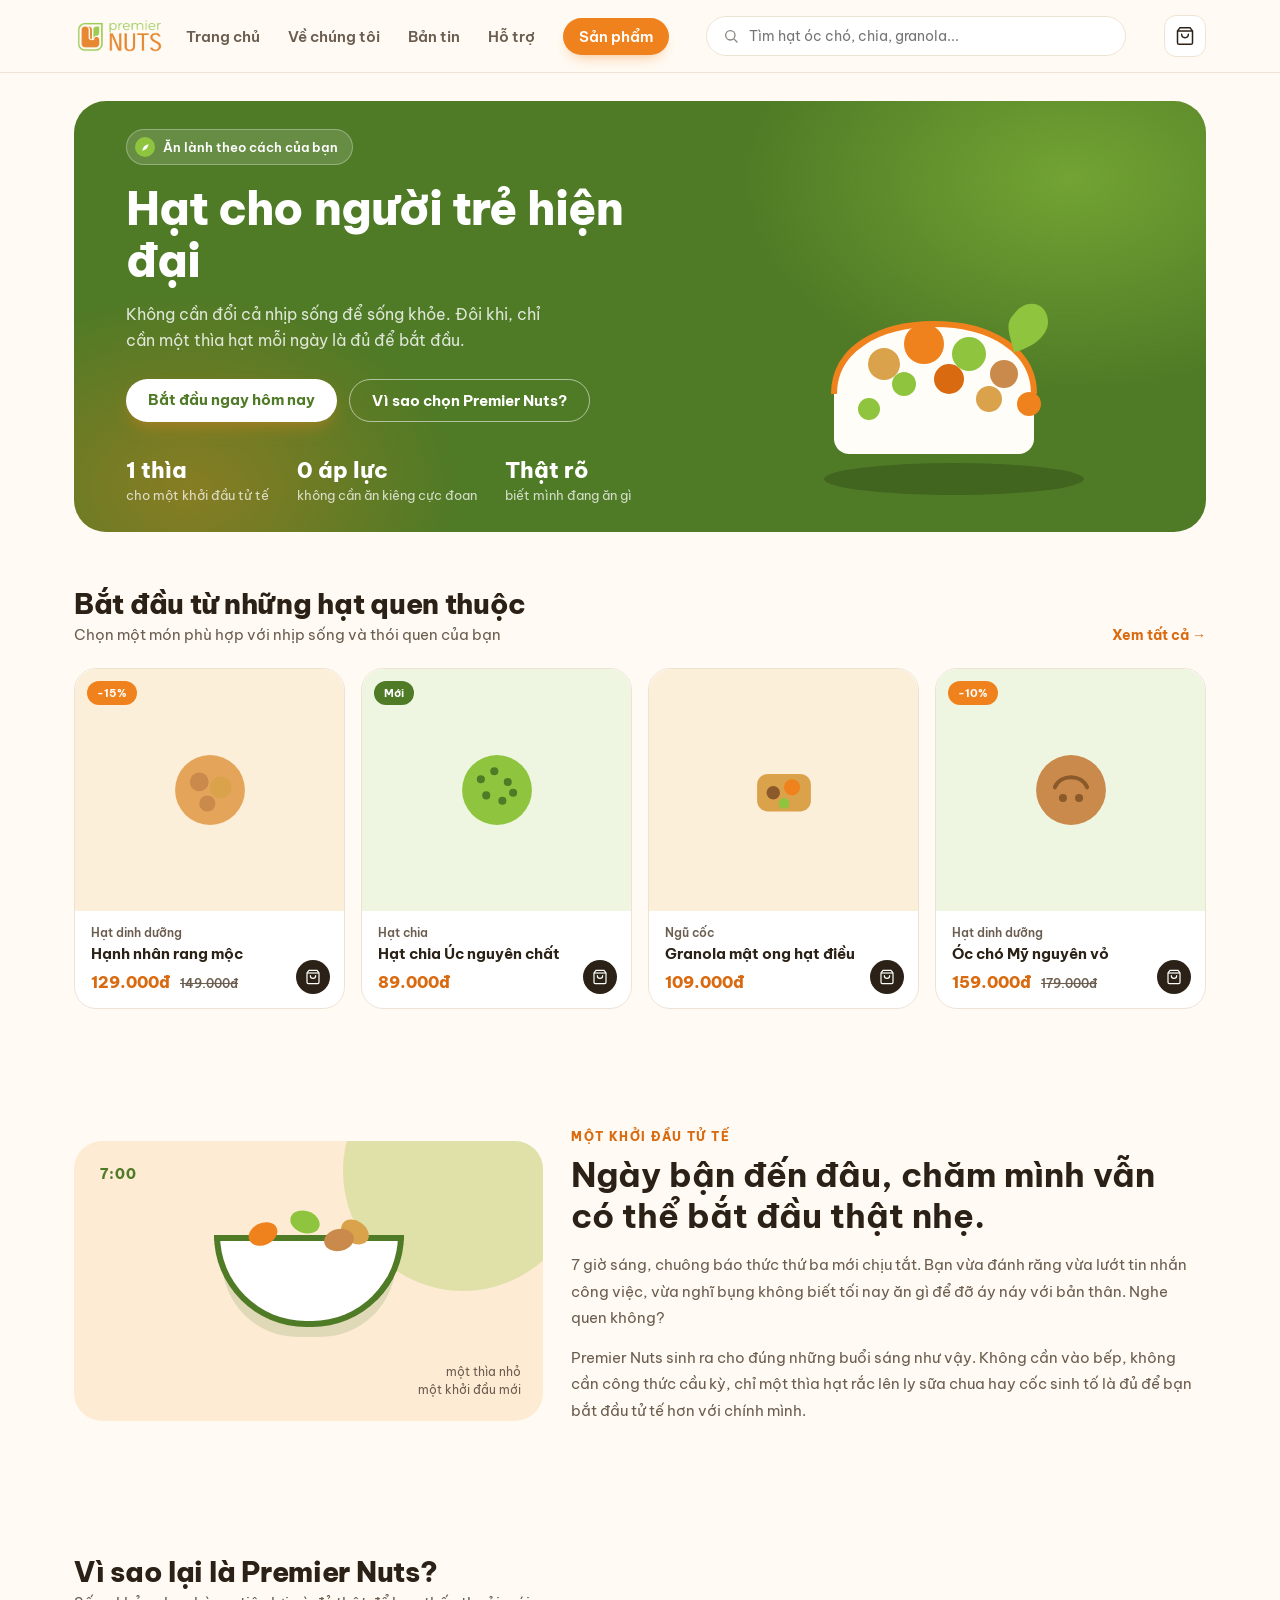
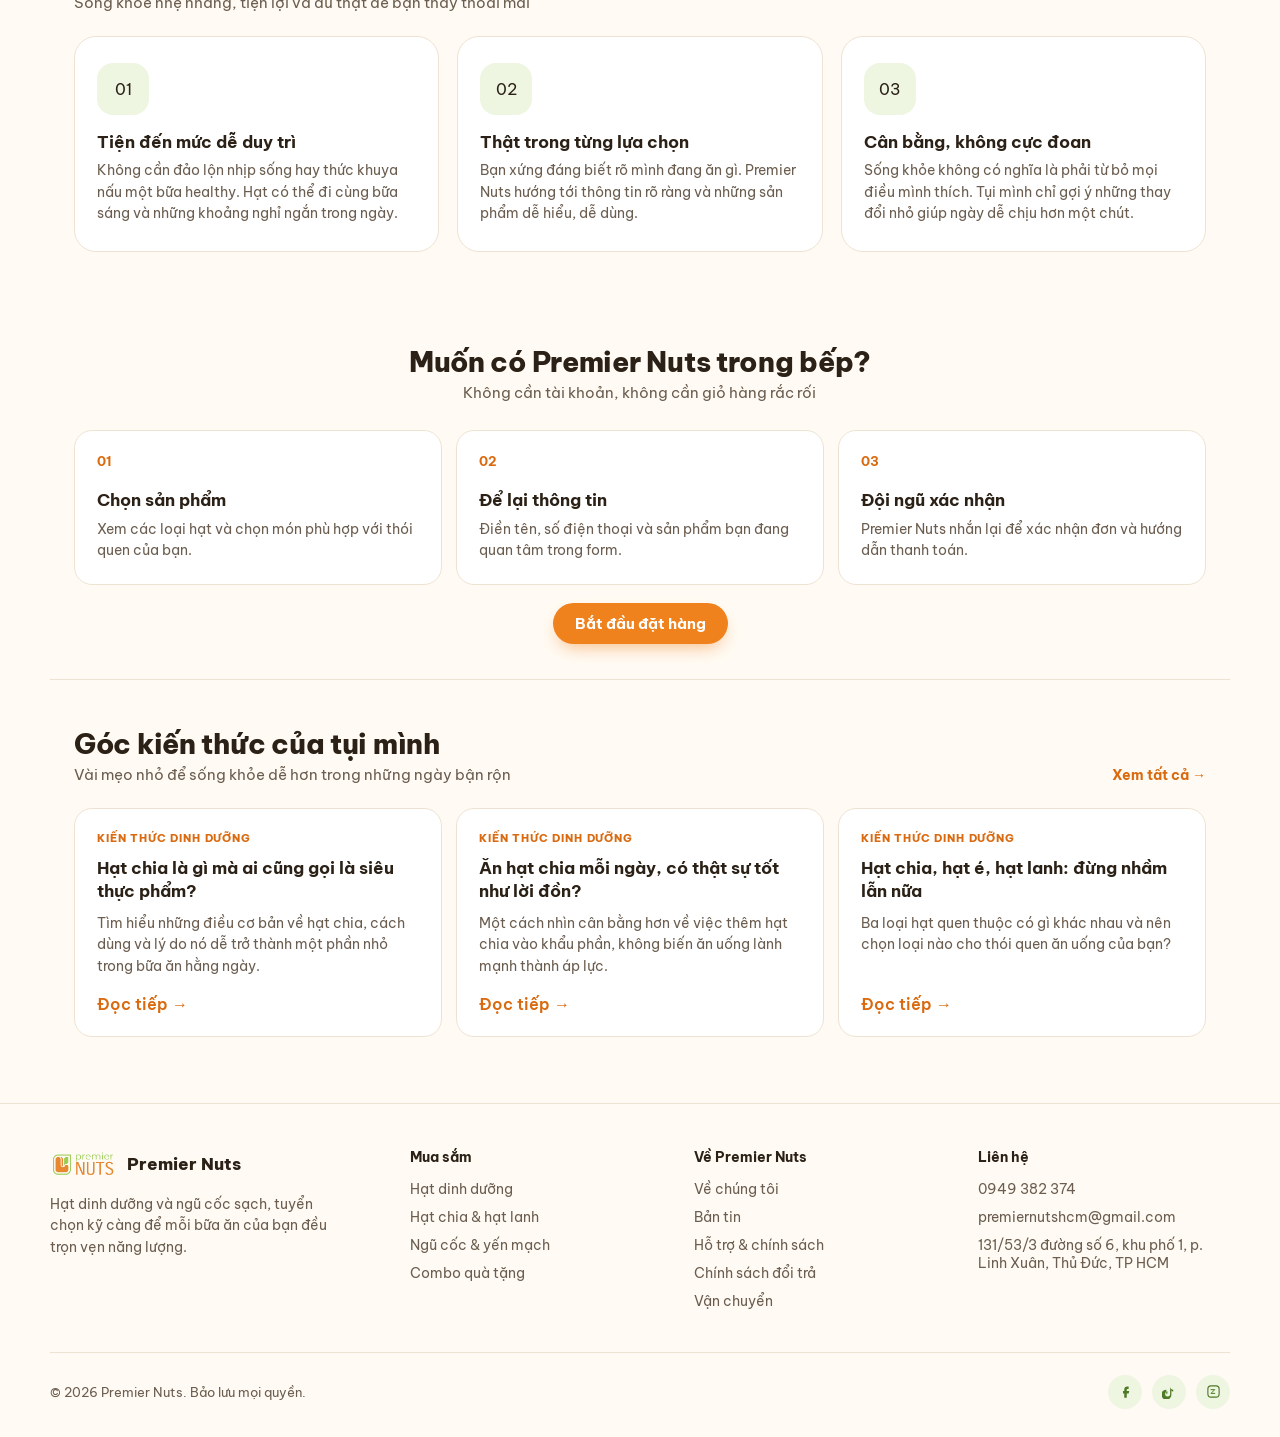
==== index.html @ aa6dbc51 "chore: update for mobile app" ====
<!DOCTYPE html>
<html lang="vi">
<head>
<meta charset="UTF-8">
<meta name="viewport" content="width=device-width, initial-scale=1.0, maximum-scale=1.0, user-scalable=no">
<title>Premier Nuts — Hạt cho người trẻ hiện đại</title>
<link rel="preconnect" href="https://fonts.googleapis.com">
<link rel="preconnect" href="https://fonts.gstatic.com" crossorigin>
<link href="https://fonts.googleapis.com/css2?family=Be+Vietnam+Pro:wght@400;500;600;700;800&display=swap" rel="stylesheet">
<link rel="stylesheet" href="shared/styles.css">
<meta name="mobile-web-app-capable" content="yes">
<meta name="apple-mobile-web-app-capable" content="yes">
<meta name="apple-mobile-web-app-status-bar-style" content="default">
<meta name="apple-mobile-web-app-title" content="Premier Nuts">
<meta name="theme-color" content="#FFFBF4">
<link rel="apple-touch-icon" href="assets/images/premier-nuts-logo-2.png">

<link rel="icon" href="assets/images/premier-nuts-logo-2.png" type="image/png">
</head>
<body>

<div id="site-header"></div>

<main>
  <!-- ================= HERO ================= -->
  <section class="hero">
    <div class="hero-card">
      <div class="hero-text">
        <div class="hero-badge"><span class="leaf">
            <svg width="11" height="11" viewBox="0 0 24 24" fill="none"><path d="M5 19c7-1 12-6 14-14-8 1-13 6-14 14Z" fill="#fff"/></svg>
          </span>Ăn lành theo cách của bạn</div>
        <h1>Hạt cho người trẻ hiện đại</h1>
        <p>Không cần đổi cả nhịp sống để sống khỏe. Đôi khi, chỉ cần một thìa hạt mỗi ngày là đủ để bắt đầu.</p>
        <div class="hero-ctas">
          <a href="pages/support.html" class="cta-btn light">Bắt đầu ngay hôm nay</a>
          <a href="#vi-sao" class="cta-btn outline">Vì sao chọn Premier Nuts?</a>
        </div>
        <div class="hero-stats">
          <div><b>1 thìa</b><span>cho một khởi đầu tử tế</span></div>
          <div><b>0 áp lực</b><span>không cần ăn kiêng cực đoan</span></div>
          <div><b>Thật rõ</b><span>biết mình đang ăn gì</span></div>
        </div>
      </div>
      <div class="hero-art">
        <svg width="320" height="260" viewBox="0 0 320 260" fill="none" xmlns="http://www.w3.org/2000/svg">
          <ellipse cx="180" cy="235" rx="130" ry="16" fill="rgba(0,0,0,0.18)"/>
          <path d="M60 150c0-45 45-70 100-70s100 25 100 70v45c0 8-7 15-15 15H75c-8 0-15-7-15-15v-45Z" fill="#FFFDF8"/>
          <path d="M60 150c0-45 45-70 100-70s100 25 100 70" stroke="#F0821E" stroke-width="6" fill="none"/>
          <circle cx="110" cy="120" r="16" fill="#D9A24B"/>
          <circle cx="150" cy="100" r="20" fill="#F0821E"/>
          <circle cx="195" cy="110" r="17" fill="#8FC53E"/>
          <circle cx="230" cy="130" r="14" fill="#C98A4B"/>
          <circle cx="130" cy="140" r="12" fill="#8FC53E"/>
          <circle cx="175" cy="135" r="15" fill="#D96A0F"/>
          <circle cx="215" cy="155" r="13" fill="#D9A24B"/>
          <circle cx="95" cy="165" r="11" fill="#8FC53E"/>
          <circle cx="255" cy="160" r="12" fill="#F0821E"/>
          <path d="M240 70c14-18 34-10 34 8 0 14-16 26-34 30-4-18-10-28 0-38Z" fill="#8FC53E"/>
        </svg>
      </div>
    </div>
  </section>

  <!-- ================= FEATURED ================= -->
  <section class="sec" id="san-pham">
    <div class="sec-head">
      <div>
        <h2>Bắt đầu từ những hạt quen thuộc</h2>
        <p>Chọn một món phù hợp với nhịp sống và thói quen của bạn</p>
      </div>
      <a href="pages/products.html" class="see-all">Xem tất cả →</a>
    </div>
    <div class="product-grid" id="product-list" aria-live="polite"></div>
  </section>

  <!-- ================= OPENING STORY ================= -->
  <section class="sec intro-story">
    <div class="intro-story-art" aria-hidden="true">
      <div class="story-clock">7:00</div>
      <div class="story-bowl">
        <span class="story-seed seed-one"></span>
        <span class="story-seed seed-two"></span>
        <span class="story-seed seed-three"></span>
        <span class="story-seed seed-four"></span>
      </div>
      <span class="story-note">một thìa nhỏ<br>một khởi đầu mới</span>
    </div>
    <div class="intro-story-copy">
      <span class="detail-kicker">MỘT KHỞI ĐẦU TỬ TẾ</span>
      <h2>Ngày bận đến đâu, chăm mình vẫn có thể bắt đầu thật nhẹ.</h2>
      <p>7 giờ sáng, chuông báo thức thứ ba mới chịu tắt. Bạn vừa đánh răng vừa lướt tin nhắn công việc, vừa nghĩ bụng không biết tối nay ăn gì để đỡ áy náy với bản thân. Nghe quen không?</p>
      <p>Premier Nuts sinh ra cho đúng những buổi sáng như vậy. Không cần vào bếp, không cần công thức cầu kỳ, chỉ một thìa hạt rắc lên ly sữa chua hay cốc sinh tố là đủ để bạn bắt đầu tử tế hơn với chính mình.</p>
    </div>
  </section>

  <!-- ================= WHY PREMIER NUTS ================= -->
  <section class="sec" id="vi-sao">
    <div class="sec-head">
      <div>
        <h2>Vì sao lại là Premier Nuts?</h2>
        <p>Sống khỏe nhẹ nhàng, tiện lợi và đủ thật để bạn thấy thoải mái</p>
      </div>
    </div>
    <div class="feat-row">
      <div class="feat"><div class="ic">01</div><h4>Tiện đến mức dễ duy trì</h4><p>Không cần đảo lộn nhịp sống hay thức khuya nấu một bữa healthy. Hạt có thể đi cùng bữa sáng và những khoảng nghỉ ngắn trong ngày.</p></div>
      <div class="feat"><div class="ic">02</div><h4>Thật trong từng lựa chọn</h4><p>Bạn xứng đáng biết rõ mình đang ăn gì. Premier Nuts hướng tới thông tin rõ ràng và những sản phẩm dễ hiểu, dễ dùng.</p></div>
      <div class="feat"><div class="ic">03</div><h4>Cân bằng, không cực đoan</h4><p>Sống khỏe không có nghĩa là phải từ bỏ mọi điều mình thích. Tụi mình chỉ gợi ý những thay đổi nhỏ giúp ngày dễ chịu hơn một chút.</p></div>
    </div>
  </section>

  <!-- ================= BUYING PROCESS ================= -->
  <section class="sec process-section" id="quy-trinh">
    <div class="sec-head">
      <div>
        <h2>Muốn có Premier Nuts trong bếp?</h2>
        <p>Không cần tài khoản, không cần giỏ hàng rắc rối</p>
      </div>
    </div>
    <div class="process-grid">
      <div class="process-step"><b>01</b><h3>Chọn sản phẩm</h3><p>Xem các loại hạt và chọn món phù hợp với thói quen của bạn.</p></div>
      <div class="process-step"><b>02</b><h3>Để lại thông tin</h3><p>Điền tên, số điện thoại và sản phẩm bạn đang quan tâm trong form.</p></div>
      <div class="process-step"><b>03</b><h3>Đội ngũ xác nhận</h3><p>Premier Nuts nhắn lại để xác nhận đơn và hướng dẫn thanh toán.</p></div>
    </div>
    <a href="pages/products.html" class="cta-btn">Bắt đầu đặt hàng</a>
  </section>

  <!-- ================= NEWSLETTER ================= -->
  <section class="sec newsletter-section" id="ban-tin">
    <div class="sec-head">
      <div>
        <h2>Góc kiến thức của tụi mình</h2>
        <p>Vài mẹo nhỏ để sống khỏe dễ hơn trong những ngày bận rộn</p>
      </div>
      <a href="pages/news.html" class="see-all">Xem tất cả →</a>
    </div>
    <div class="news-grid" id="home-news-grid">
      <!-- Rendered dynamically -->
    </div>
  </section>

</main>

<div id="site-footer"></div>
<div id="site-bottom-nav"></div>

<script src="shared/site-shell.js" defer></script>
<script src="features/catalog/catalog.js" type="module" defer></script>
<script>
  document.addEventListener('DOMContentLoaded', async () => {
    try {
      const res = await fetch('features/news/articles.json');
      const articles = await res.json();
      const top3 = articles.slice(0, 3);
      const grid = document.getElementById('home-news-grid');
      
      const escapeHtml = (val) => String(val).replace(/[&<>"']/g, c => ({ '&':'&amp;', '<':'&lt;', '>':'&gt;', '"':'&quot;', "'":'&#039;' }[c]));

      if (grid) {
        grid.innerHTML = top3.map(a => `
          <article class="news-card">
            <span>${escapeHtml(a.category.toUpperCase())}</span>
            <h3>${escapeHtml(a.title)}</h3>
            <p>${escapeHtml(a.excerpt)}</p>
            <a href="pages/news-detail.html?id=${encodeURIComponent(a.id)}">Đọc tiếp →</a>
          </article>
        `).join('');
      }
    } catch (e) {
      console.error('Failed to load home news', e);
    }
  });
</script>
</body>
</html>
---- shared/styles.css ----
:root{
    --cream:#FFFBF4;
    --paper:#FFFFFF;
    --ink:#2B2116;
    --ink-soft:#6B5D4F;
    --orange:#F0821E;
    --orange-dark:#D96A0F;
    --orange-light:#FDEBD3;
    --green:#8FC53E;
    --green-dark:#4F7A26;
    --green-mist:#EEF6E2;
    --line:#EEE3D3;
    --shadow: 0 10px 30px -12px rgba(120,80,20,0.22);
  }
  *{box-sizing:border-box; margin:0; padding:0;}
  html{scroll-behavior:smooth; overflow-x:hidden;}
  body{
    font-family:'Be Vietnam Pro', sans-serif;
    background:var(--cream);
    color:var(--ink);
    -webkit-font-smoothing:antialiased;
    padding-bottom:78px;
    overflow-x:hidden;
  }
  a{color:inherit; text-decoration:none;}
  button{font-family:inherit; cursor:pointer; border:none;}
  img{max-width:100%; display:block;}
  .wrap{max-width:1180px; margin:0 auto; padding:0 24px;}
  :focus-visible{outline:3px solid var(--orange-dark); outline-offset:2px;}

  /* ---------- header ---------- */
  #site-header{
    position:sticky; top:0; z-index:50;
  }
  header.site{
    position:relative;
    background:rgba(255,251,244,0.92);
    backdrop-filter:blur(10px);
    border-bottom:1px solid var(--line);
  }
  .header-row{
    display:flex; align-items:center; gap:20px;
    padding:14px 24px;
    max-width:1180px; margin:0 auto;
    position:relative;
  }
  .brand{display:flex; align-items:center; gap:10px; flex-shrink:0;}
  .brand img{height:44px; width:auto;}
  .brand-name{font-weight:800; font-size:19px; letter-spacing:-0.02em; color:var(--ink); display:none;}
  nav.main-nav{display:none; align-items:center; gap:28px; font-weight:600; font-size:15px; color:var(--ink-soft);}
  nav.main-nav a{transition:color .2s ease, transform .2s ease;}
  nav.main-nav a:hover{color:var(--orange-dark); transform:translateY(-1px);}
  nav.main-nav a.products-link{
    background:var(--orange); color:#fff; padding:9px 16px; border-radius:999px;
    box-shadow:0 7px 16px -8px rgba(240,130,30,.65);
  }
  nav.main-nav a.products-link:hover{color:#fff; background:var(--orange-dark);}
  .search-box{
    flex:1; max-width:420px; display:none; position:relative;
    align-items:center; gap:10px;
    background:var(--paper); border:1px solid var(--line);
    border-radius:999px; padding:10px 16px;
    margin-left:auto;
  }
  .search-box input{
    border:none; outline:none; background:transparent;
    font-family:inherit; font-size:14px; width:100%; color:var(--ink);
  }
  .search-box svg{flex-shrink:0; opacity:0.55;}
  .search-suggestions{
    position:absolute; top:calc(100% + 8px); left:0; right:0;
    background:var(--paper); border:1px solid var(--line);
    border-radius:12px; box-shadow:var(--shadow);
    max-height:300px; overflow-y:auto; z-index:100;
  }
  .search-suggestions[hidden]{display:none !important;}
  .sg-item{
    display:flex; align-items:center; gap:12px; padding:10px 14px;
    border-bottom:1px solid var(--line); color:var(--ink);
    text-decoration:none; transition:background .2s;
  }
  .sg-item:last-child{border-bottom:none;}
  .sg-item:hover, .sg-item.active{background:var(--orange-light);}
  .sg-img{width:36px; height:36px; border-radius:8px; display:flex; align-items:center; justify-content:center;}
  .sg-img svg{width:24px; height:24px; opacity:1;}
  .sg-info{display:flex; flex-direction:column;}
  .sg-name{font-size:13.5px; font-weight:700;}
  .sg-price{font-size:12px; color:var(--orange-dark); font-weight:600;}

  .header-actions{display:flex; align-items:center; gap:10px; margin-left:auto;}
  /* ---------- cart icon in header ---------- */
  .cart-icon-btn{
    position:relative; display:flex; align-items:center; justify-content:center;
    width:42px; height:42px; border-radius:12px; background:var(--paper);
    border:1px solid var(--line); flex-shrink:0; color:var(--ink);
    transition:background .2s, border-color .2s;
  }
  .cart-icon-btn:hover{background:var(--orange-light); border-color:var(--orange);}
  .cart-badge{
    position:absolute; top:-6px; right:-6px;
    min-width:18px; height:18px; border-radius:999px;
    background:var(--orange); color:#fff;
    font-size:10px; font-weight:800; line-height:18px;
    text-align:center; padding:0 4px;
    border:2px solid var(--cream);
  }
  /* ---------- cart FAB on mobile ---------- */
  @media(max-width:839px){
    .cart-icon-btn{display:none;}
    .cart-fab{
      position:fixed; bottom:82px; right:16px; z-index:900;
      width:52px; height:52px; border-radius:50%;
      background:var(--orange); color:#fff;
      display:flex; align-items:center; justify-content:center;
      box-shadow:0 4px 18px rgba(240,130,30,.45);
      transition:transform .2s;
    }
    .cart-fab[hidden]{display:none !important;}
    .cart-fab:active{transform:scale(.93);}
    .cart-fab .cart-badge{
      top:-5px; right:-5px;
      border-color:#fff;
    }
  }
  @media(min-width:840px){
    .cart-fab{display:none;}
  }
  /* ---------- detail add-to-cart area ---------- */
  .detail-atc{
    display:flex; flex-wrap:wrap; align-items:center; gap:12px; margin:18px 0 10px;
  }
  .detail-qty-wrap{
    display:flex; align-items:center; gap:8px;
    background:var(--cream); border:1px solid var(--line); border-radius:999px;
    padding:5px 10px;
  }
  .detail-qty-wrap .qty-btn{
    width:30px; height:30px; font-size:18px; border-radius:50%;
    color:var(--ink); transition:background .15s;
  }
  .detail-qty-wrap .qty-btn:hover{background:var(--orange-light); color:var(--orange-dark);}
  .detail-qty-wrap .qty-val{font-size:15px; font-weight:800; min-width:24px; text-align:center;}
  .detail-add-cart-btn{
    display:flex; align-items:center; gap:8px; padding:12px 22px; font-size:14px;
  }
  .detail-add-cart-btn svg{flex-shrink:0;}
  .p-card{position:relative;}
  .p-add-cart{
    position:absolute; bottom:14px; right:14px;
    width:34px; height:34px; border-radius:50%; background:var(--ink); color:#fff;
    display:flex; align-items:center; justify-content:center; flex-shrink:0;
    transition:background .2s, transform .2s;
    z-index:2;
  }
  .p-add-cart:hover{background:var(--orange); transform:scale(1.1);}
  .p-add-cart--added{background:var(--green-dark);}
  @media(max-width:639px){
    .p-add-cart{bottom:10px; right:10px; width:30px; height:30px;}
  }
  .mobile-menu-button{display:none;}
  .mobile-menu{display:none!important;}
  .mobile-menu{
    display:none; position:absolute; top:calc(100% + 8px); left:18px; right:18px; z-index:49;
    background:rgba(255,255,255,.98); border:1px solid var(--line); border-radius:18px;
    padding:8px; box-shadow:0 18px 35px -20px rgba(43,33,22,.45);
  }
  .mobile-menu.is-open{display:grid;}
  .mobile-menu a{padding:13px 14px;border-radius:11px;font-size:14px;font-weight:700;color:var(--ink-soft);}
  .mobile-menu a:hover{background:var(--green-mist);color:var(--green-dark);}
  .icon-btn{
    width:42px; height:42px; border-radius:50%;
    display:flex; align-items:center; justify-content:center;
    background:var(--paper); border:1px solid var(--line);
    position:relative; flex-shrink:0;
  }
  .icon-btn .dot{
    position:absolute; top:8px; right:8px;
    width:8px; height:8px; border-radius:50%; background:var(--orange);
    border:1.5px solid var(--paper);
  }
  .cta-btn{
    background:var(--orange); color:#fff; font-weight:700; font-size:14.5px;
    padding:11px 22px; border-radius:999px; white-space:nowrap;
    box-shadow:0 8px 18px -6px rgba(240,130,30,0.55);
    transition:transform .22s ease, box-shadow .22s ease, background-color .22s ease;
  }
  .cta-btn:hover{transform:translateY(-3px); box-shadow:0 12px 24px -8px rgba(240,130,30,0.65);}
  .cta-btn.ghost{
    background:transparent; color:var(--green-dark); border:1.5px solid var(--green);
    box-shadow:none;
  }
  @media(min-width:840px){
    .brand-name{display:block;}
    nav.main-nav{display:flex;}
    .search-box{display:flex;}
    .mobile-menu-button{display:none;}
    .mobile-menu{display:none!important;}
    .mobile-search-btn{display:none;}
  }

  @media(max-width:839px){
    .brand{margin-right:auto;}
    .main-nav{display:none;}
    .search-box{
      display:none;
      position:absolute; top:calc(100% + 4px); left:16px; right:16px; z-index:90;
      max-width:none; box-shadow:var(--shadow);
      padding:14px 20px; border-radius:18px;
    }
    .search-box input{font-size:15px;}
    .search-box.is-open{display:flex;}
    .mobile-search-btn{
      display:flex; align-items:center; justify-content:center;
      width:42px; height:42px; background:transparent; border:none;
      color:var(--ink); cursor:pointer;
    }
    .header-row{justify-content:space-between;}
    #site-header{position:sticky;}
  }

  /* ---------- category strip ---------- */
  .cat-strip{
    display:flex; gap:10px; overflow-x:auto; padding:16px 0 18px;
    max-width:1180px; margin:0 0 16px; scrollbar-width:none;
  }
  .cat-strip::-webkit-scrollbar{display:none;}
  .cat-chip{
    flex-shrink:0; display:flex; align-items:center; gap:8px;
    background:var(--paper); border:1px solid var(--line);
    padding:9px 16px 9px 10px; border-radius:999px;
    font-weight:600; font-size:13.5px; color:var(--ink-soft);
  }
  .cat-chip.active{background:var(--ink); color:#fff; border-color:var(--ink);}
  .cat-chip .swatch{width:24px; height:24px; border-radius:50%; flex-shrink:0;}

  /* ---------- hero ---------- */
  .hero{padding:28px 24px 8px; max-width:1180px; margin:0 auto;}
  .hero-card{
    position:relative; overflow:hidden;
    background:var(--green-dark);
    border-radius:32px;
    display:grid; grid-template-columns:1fr; align-items:center;
    padding:40px 26px 0;
    animation:heroEnter .7s cubic-bezier(.2,.75,.25,1) both;
  }
  .hero-card::before{
    content:""; position:absolute; inset:0;
    background:
      radial-gradient(560px 360px at 88% 18%, rgba(143,197,62,0.55), transparent 60%),
      radial-gradient(420px 300px at 10% 90%, rgba(240,130,30,0.35), transparent 65%);
  }
  .hero-text{position:relative; z-index:2; color:#fff; max-width:520px;}
  .hero-badge{
    display:inline-flex; align-items:center; gap:8px;
    background:rgba(255,255,255,0.14); border:1px solid rgba(255,255,255,0.3);
    padding:7px 14px 7px 8px; border-radius:999px; font-size:13px; font-weight:600;
    margin-bottom:18px;
  }
  .hero-badge span.leaf{
    width:20px; height:20px; border-radius:50%; background:var(--green);
    display:flex; align-items:center; justify-content:center;
  }
  .hero-text h1{
    font-size:clamp(30px, 5vw, 46px); line-height:1.12; font-weight:800;
    letter-spacing:-0.02em; margin-bottom:16px;
  }
  .hero-text p{
    font-size:16px; line-height:1.6; color:rgba(255,255,255,0.82);
    max-width:440px; margin-bottom:26px;
  }
  .hero-ctas{display:flex; gap:12px; flex-wrap:wrap; margin-bottom:34px;}
  .hero-ctas .cta-btn.light{background:#fff; color:var(--green-dark);}
  .hero-ctas .cta-btn.outline{
    background:transparent; color:#fff; border:1.5px solid rgba(255,255,255,0.55);
    box-shadow:none;
  }
  .hero-stats{
    display:flex; gap:28px; flex-wrap:wrap; position:relative; z-index:2;
    padding-bottom:0;
  }
  .hero-stats div b{display:block; font-size:22px; font-weight:800; color:#fff;}
  .hero-stats div span{font-size:12.5px; color:rgba(255,255,255,0.75);}
  .hero-art{
    position:relative; z-index:2; height:220px; margin-top:18px;
    display:flex; align-items:flex-end; justify-content:center;
    animation:heroFloat 5s ease-in-out 1s infinite;
  }
  .hero-art svg{max-width:100%; height:auto;}
  @media(min-width:900px){
    .hero-card{grid-template-columns:1.05fr 0.95fr; padding:28px 20px 28px 52px; min-height:420px;}
    .hero-art{height:100%; margin-top:0;}
  }

  /* ---------- section heading ---------- */
  .sec{padding:46px 24px; max-width:1180px; margin:0 auto;}
  .sec-head{
    display:flex; align-items:flex-end; justify-content:space-between;
    gap:16px; margin-bottom:24px;
  }
  .sec-head h2{font-size:clamp(22px,3vw,28px); font-weight:800; letter-spacing:-0.01em;}
  .sec-head p{color:var(--ink-soft); font-size:14.5px; margin-top:4px;}
  .see-all{font-weight:700; font-size:14px; color:var(--orange-dark); white-space:nowrap; display:flex; align-items:center; gap:4px;}
  @media(max-width: 639px) {
    .sec-head{flex-direction:column; align-items:flex-start; gap:14px;}
    .catalog-title{font-size:34px; line-height:1.2; max-width:100%; margin: 8px 0 10px;}
    .catalog-lead{max-width:100%;}
  }

  .catalog-page{padding-top:24px; padding-bottom:90px;}
  .catalog-wrap{max-width:1180px; margin:0 auto;}
  .catalog-head{margin-bottom:26px;}
  .catalog-title{font-size:42px; line-height:1.12; margin:10px 0 12px; max-width:680px;}
  .catalog-lead{max-width:650px; color:var(--ink-soft); font-size:15px; line-height:1.7;}
  .product-grid-full{padding-top:8px;}

  /* ---------- product grid ---------- */
  .product-grid{
    display:grid; grid-template-columns:repeat(2,1fr); gap:16px;
  }
  @media(min-width:640px){.product-grid{grid-template-columns:repeat(3,1fr);}}
  @media(min-width:980px){.product-grid{grid-template-columns:repeat(4,1fr);}}
  .p-card{
    background:var(--paper); border:1px solid var(--line); border-radius:22px;
    position:relative; transition:transform .22s ease, box-shadow .22s ease, border-color .22s ease;
    animation:revealUp .55s cubic-bezier(.2,.75,.25,1) both;
  }
  .p-card-link{display:block; text-decoration:none; color:inherit; overflow:hidden; border-radius:inherit;}
  .p-card:nth-child(2){animation-delay:.08s;}
  .p-card:nth-child(3){animation-delay:.16s;}
  .p-card:nth-child(4){animation-delay:.24s;}
  .p-card:hover{transform:translateY(-7px); box-shadow:var(--shadow); border-color:rgba(240,130,30,.35);}
  .p-media{
    aspect-ratio:1/0.9; display:flex; align-items:center; justify-content:center;
    position:relative;
  }
  .p-tag{
    position:absolute; top:12px; left:12px; z-index:2;
    background:var(--orange); color:#fff; font-size:11px; font-weight:700;
    padding:5px 10px; border-radius:999px;
    white-space: nowrap;
    max-width: calc(100% - 24px);
    overflow: hidden;
    text-overflow: ellipsis;
  }
  .p-tag.new{background:var(--green-dark);}
  .p-fav{
    position:absolute; top:10px; right:10px; z-index:2;
    width:32px; height:32px; border-radius:50%; background:rgba(255,255,255,0.85);
    display:flex; align-items:center; justify-content:center;
  }
  .p-body{padding:14px 16px 16px;}
  .p-cat{font-size:12px; color:var(--ink-soft); font-weight:600; margin-bottom:4px;}
  .p-name{font-size:15px; font-weight:700; margin-bottom:8px; line-height:1.3;}
  .p-bottom{display:flex; align-items:center; justify-content:space-between;}
  .p-price{font-weight:800; font-size:15.5px; color:var(--orange-dark);}
  .p-price small{font-weight:600; color:var(--ink-soft); text-decoration:line-through; font-size:12px; margin-left:6px;}
  .add-btn{
    width:34px; height:34px; border-radius:50%; background:var(--ink); color:#fff;
    display:flex; align-items:center; justify-content:center; flex-shrink:0;
  }
  .rating{display:flex; align-items:center; gap:4px; font-size:12px; color:var(--ink-soft); margin-top:6px;}
  @media(max-width:639px){
    .product-grid{grid-template-columns:1fr; gap:12px;}
    .p-card{border-radius:16px; min-height:112px;}
    .p-card-link{display:grid; grid-template-columns:96px 1fr; min-height:112px;}
    .p-media{min-height:112px; aspect-ratio:auto;}
    .p-media svg{width:62px; height:62px;}
    .p-tag{top:8px; left:8px; font-size:10px; padding:4px 7px; max-width: calc(100% - 16px);}
    .p-body{display:flex; flex-direction:column; justify-content:center; padding:12px 14px;}
    .p-cat{font-size:11px; margin-bottom:3px;}
    .p-name{font-size:14px; margin-bottom:5px;}
    .rating{font-size:11px; margin-top:2px;}
    .p-price{font-size:14px;}
    .p-price small{font-size:10px;}
    /* add-to-cart button on mobile card: position inside the image area */
    .p-add-cart{bottom:8px; right:8px; width:28px; height:28px;}
  }

  /* ---------- promo banner ---------- */
  .promo{
    border-radius:28px; background:var(--orange-light); padding:32px 26px;
    display:grid; gap:22px; align-items:center; position:relative; overflow:hidden;
  }
  .promo::after{
    content:""; position:absolute; right:-40px; bottom:-60px; width:220px; height:220px;
    border-radius:50%; background:rgba(240,130,30,0.16);
  }
  .promo-content{position:relative; z-index:2;}
  .promo-content h3{font-size:clamp(20px,3vw,26px); font-weight:800; margin-bottom:8px; letter-spacing:-0.01em;}
  .promo-content p{color:var(--ink-soft); font-size:14.5px; margin-bottom:18px; max-width:440px;}
  @media(min-width:840px){.promo{grid-template-columns:1.2fr 0.8fr; padding:40px 48px;}}

  /* ---------- features ---------- */
  .feat-row{display:grid; gap:18px; grid-template-columns:1fr;}
  @media(min-width:760px){.feat-row{grid-template-columns:repeat(3,1fr);}}
  .feat{
    background:var(--paper); border:1px solid var(--line); border-radius:22px;
    padding:26px 22px;
    transition:transform .22s ease, box-shadow .22s ease;
  }
  .feat:hover{transform:translateY(-5px); box-shadow:var(--shadow);}
  .feat .ic{
    width:52px; height:52px; border-radius:16px; background:var(--green-mist);
    display:flex; align-items:center; justify-content:center; margin-bottom:16px;
  }
  .feat h4{font-size:16.5px; font-weight:700; margin-bottom:8px;}
  .feat p{font-size:13.5px; color:var(--ink-soft); line-height:1.6;}

  /* ---------- reviews ---------- */
  .review-scroll{display:flex; gap:16px; overflow-x:auto; padding-bottom:6px; scrollbar-width:none;}
  .review-scroll::-webkit-scrollbar{display:none;}
  .r-card{
    flex:0 0 280px; background:var(--paper); border:1px solid var(--line);
    border-radius:20px; padding:20px;
    transition:transform .22s ease, box-shadow .22s ease;
  }
  .r-card:hover{transform:translateY(-5px); box-shadow:var(--shadow);}
  .r-stars{color:var(--orange); font-size:13px; margin-bottom:10px; letter-spacing:2px;}
  .r-text{font-size:14px; line-height:1.6; color:var(--ink); margin-bottom:16px;}
  .r-person{display:flex; align-items:center; gap:10px;}
  .r-avatar{
    width:36px; height:36px; border-radius:50%; background:var(--green);
    display:flex; align-items:center; justify-content:center; color:#fff; font-weight:700; font-size:13px;
  }
  .r-name{font-size:13.5px; font-weight:700;}
  .r-loc{font-size:12px; color:var(--ink-soft);}

  /* ---------- about us ---------- */
  .about-sec{
    border-radius:28px; background:var(--paper); border:1px solid var(--line);
    padding:36px 26px; display:grid; gap:28px; align-items:center;
  }
  @media(min-width:840px){.about-sec{grid-template-columns:0.95fr 1.05fr; padding:44px;}}
  .about-art{
    border-radius:22px; background:var(--green-mist); padding:24px;
    display:flex; align-items:center; justify-content:center;
  }
  .about-content h3{font-size:clamp(20px,3vw,26px); font-weight:800; margin-bottom:12px; letter-spacing:-0.01em;}
  .about-content p{color:var(--ink-soft); font-size:14.5px; line-height:1.7; margin-bottom:18px; max-width:520px;}
  .about-stats{display:flex; gap:26px; flex-wrap:wrap; margin-bottom:20px;}
  .about-stats div b{display:block; font-size:20px; font-weight:800; color:var(--orange-dark);}
  .about-stats div span{font-size:12.5px; color:var(--ink-soft);}

  /* ---------- home story and process ---------- */
  .intro-story{display:grid; gap:28px; align-items:center;}
  @media(min-width:840px){.intro-story{grid-template-columns:.85fr 1.15fr; padding-top:70px; padding-bottom:70px;}}
  .intro-story-art{min-height:280px; border-radius:28px; background:var(--orange-light); position:relative; overflow:hidden; display:flex; align-items:center; justify-content:center;}
  .intro-story-art::before{content:""; position:absolute; width:240px; height:240px; border-radius:50%; background:rgba(143,197,62,.28); top:-90px; right:-40px;}
  .story-clock{position:absolute; top:24px; left:26px; color:var(--green-dark); font-size:14px; font-weight:800; letter-spacing:.08em;}
  .story-bowl{width:190px; height:92px; border-radius:0 0 95px 95px; background:#fff; border:6px solid var(--green-dark); position:relative; z-index:1; box-shadow:0 18px 0 -8px rgba(79,122,38,.16);}
  .story-seed{position:absolute; width:30px; height:22px; border-radius:50%; background:var(--orange); transform:rotate(-25deg);}
  .seed-one{left:28px; top:-18px;}.seed-two{left:70px; top:-30px; background:var(--green); transform:rotate(18deg);}.seed-three{right:28px; top:-20px; background:#d9a24b; transform:rotate(35deg);}.seed-four{left:104px; top:-12px; background:#c98a4b; transform:rotate(-12deg);}
  .story-note{position:absolute; right:22px; bottom:22px; color:var(--ink-soft); font-size:12px; line-height:1.5; text-align:right;}
  .intro-story-copy h2{font-size:clamp(24px,3.5vw,34px); line-height:1.2; margin:10px 0 16px; max-width:640px;}
  .intro-story-copy p{color:var(--ink-soft); font-size:15px; line-height:1.75; max-width:640px; margin-bottom:14px;}
  .process-section{text-align:center;}
  .process-section .sec-head{justify-content:center; text-align:center;}
  .process-grid{display:grid; gap:14px; margin:28px 0; text-align:left;}
  @media(min-width:760px){.process-grid{grid-template-columns:repeat(3,1fr);}}
  .process-step{background:var(--paper); border:1px solid var(--line); border-radius:18px; padding:22px;}
  .process-step b{display:block; color:var(--orange-dark); font-size:13px; margin-bottom:20px;}
  .process-step h3{font-size:17px; margin-bottom:8px;}
  .process-step p{color:var(--ink-soft); font-size:13.5px; line-height:1.6;}
  .newsletter-section{border-top:1px solid var(--line);}
  .news-grid{display:grid; gap:14px;}
  @media(min-width:760px){.news-grid{grid-template-columns:repeat(3,1fr);}}
  .news-card{background:var(--paper); border:1px solid var(--line); border-radius:18px; padding:22px; display:flex; flex-direction:column; align-items:flex-start;}
  .news-card span{color:var(--orange-dark); font-size:10.5px; font-weight:800; letter-spacing:.08em;}
  .news-card h3{font-size:17px; line-height:1.35; margin:12px 0 10px;}
  .news-card p{color:var(--ink-soft); font-size:13.5px; line-height:1.6;}
  .news-card a{margin-top:auto; padding-top:16px; font-weight:600; color:var(--orange-dark); text-decoration:none;}

  /* ---------- FAQ ---------- */
  .faq-list{display:flex; flex-direction:column; gap:12px; max-width:820px;}
  .faq-item{
    background:var(--paper); border:1px solid var(--line); border-radius:18px;
    padding:4px 20px; overflow:hidden;
  }
  .faq-item summary{
    list-style:none; cursor:pointer;
    display:flex; align-items:center; justify-content:space-between; gap:14px;
    padding:18px 0; font-weight:700; font-size:15px;
  }
  .faq-item summary::-webkit-details-marker{display:none;}
  .faq-item summary .plus{
    width:26px; height:26px; border-radius:50%; background:var(--green-mist);
    display:flex; align-items:center; justify-content:center; flex-shrink:0;
    position:relative;
  }
  .faq-item summary .plus::before, .faq-item summary .plus::after{
    content:""; position:absolute; background:var(--green-dark); border-radius:2px;
  }
  .faq-item summary .plus::before{width:11px; height:2px;}
  .faq-item summary .plus::after{width:2px; height:11px; transition:transform .18s ease;}
  .faq-item[open] summary .plus::after{transform:rotate(90deg); opacity:0;}
  .faq-item p{font-size:13.5px; color:var(--ink-soft); line-height:1.7; padding-bottom:18px;}

  /* ---------- contact ---------- */
  .contact-wrap{
    border-radius:28px; background:var(--green-dark); padding:36px 26px;
    display:grid; gap:28px; color:#fff; position:relative; overflow:hidden;
  }
  .contact-wrap::before{
    content:""; position:absolute; inset:0;
    background:radial-gradient(460px 320px at 92% 0%, rgba(240,130,30,0.32), transparent 60%);
  }
  @media(min-width:900px){.contact-wrap{grid-template-columns:0.9fr 1.1fr; padding:44px;}}
  .contact-info{position:relative; z-index:2;}
  .contact-info h3{font-size:clamp(20px,3vw,26px); font-weight:800; margin-bottom:10px; letter-spacing:-0.01em;}
  .contact-info p{color:rgba(255,255,255,0.78); font-size:14.5px; line-height:1.6; margin-bottom:24px; max-width:400px;}
  .contact-item{display:flex; align-items:flex-start; gap:12px; margin-bottom:18px;}
  .contact-item .ic{
    width:40px; height:40px; border-radius:12px; background:rgba(255,255,255,0.12);
    display:flex; align-items:center; justify-content:center; flex-shrink:0;
  }
  .contact-item b{display:block; font-size:14px; margin-bottom:2px;}
  .contact-item span{font-size:13px; color:rgba(255,255,255,0.72);}
  .contact-form{
    position:relative; z-index:2; background:var(--paper); border-radius:22px; padding:26px;
    display:grid; gap:14px; color:var(--ink);
  }
  .contact-form h4{font-size:15px; font-weight:700; margin-bottom:2px;}
  .contact-direct-note{font-size:14px; line-height:1.6; color:var(--ink-soft);}
  .contact-action{display:flex; align-items:center; justify-content:center; text-align:center;}
  .form-row{display:grid; gap:14px; grid-template-columns:1fr;}
  @media(min-width:520px){.form-row.two{grid-template-columns:1fr 1fr;}}
  .contact-form label{font-size:12.5px; font-weight:600; color:var(--ink-soft); margin-bottom:6px; display:block;}
  .contact-form input, .contact-form textarea{
    width:100%; border:1px solid var(--line); border-radius:12px; padding:11px 14px;
    font-family:inherit; font-size:14px; background:var(--cream); color:var(--ink); outline:none;
  }
  .contact-form input:focus, .contact-form textarea:focus{border-color:var(--orange);}
  .contact-form textarea{resize:vertical; min-height:90px;}
  .contact-form button{
    background:var(--orange); color:#fff; font-weight:700; font-size:14.5px;
    padding:13px 22px; border-radius:12px; margin-top:4px;
  }
  .form-test-page{max-width:1180px; margin:0 auto; padding:58px 24px 100px;}
  .form-test-hero{max-width:660px; margin-bottom:34px;}
  .form-test-hero h1{font-size:clamp(32px,5vw,54px); line-height:1.08; margin:12px 0 14px; font-weight:800;}
  .form-test-hero p{max-width:560px; color:var(--ink-soft); font-size:16px; line-height:1.7;}
  .form-test-layout{display:grid; grid-template-columns:.8fr 1.2fr; gap:28px; align-items:stretch;}
  .form-test-aside{border-radius:28px; background:var(--green-dark); color:#fff; padding:34px; position:relative; overflow:hidden;}
  .form-test-aside::after{content:""; position:absolute; width:220px; height:220px; right:-90px; bottom:-90px; border-radius:50%; background:rgba(240,130,30,.3);}
  .form-test-mark{width:48px; height:48px; display:flex; align-items:center; justify-content:center; border-radius:15px; background:var(--orange); font-weight:800; margin-bottom:28px;}
  .form-test-aside h2{position:relative; z-index:1; font-size:clamp(24px,3vw,34px); line-height:1.15; margin-bottom:14px;}
  .form-test-aside p{position:relative; z-index:1; color:rgba(255,255,255,.76); line-height:1.7; font-size:14px; max-width:350px;}
  .form-test-points{position:relative; z-index:1; display:grid; gap:12px; margin-top:30px; font-size:13.5px; font-weight:600;}
  .form-test-card{padding:32px; border:1px solid var(--line); box-shadow:var(--shadow);}
  .form-test-card h2{font-size:22px; margin-bottom:4px;}
  .contact-form select{width:100%; border:1px solid var(--line); border-radius:12px; padding:11px 14px; font-family:inherit; font-size:14px; background:var(--cream); color:var(--ink); outline:none;}
  .contact-form select:focus{border-color:var(--orange);}
  .form-test-status{display:none; margin-top:2px; color:var(--green-dark); font-size:13px; font-weight:700; line-height:1.5;}
  .form-test-status.is-visible{display:block;}
  .form-test-frame{display:none; width:0; height:0; border:0;}
  @media(max-width:839px){
    .form-test-page{padding:34px 18px 100px;}
    .form-test-layout{grid-template-columns:1fr;}
  }
  @media(max-width:520px){
    .form-test-aside,.form-test-card{padding:24px; border-radius:22px;}
    .form-test-card .form-row.two{grid-template-columns:1fr;}
  }

  /* ---------- app promo ---------- */
  .app-sec{
    background:var(--ink); border-radius:28px; padding:40px 28px;
    display:grid; gap:26px; align-items:center; color:#fff; overflow:hidden; position:relative;
  }
  .app-sec::before{
    content:""; position:absolute; inset:0;
    background:radial-gradient(420px 300px at 90% -10%, rgba(240,130,30,0.35), transparent 60%);
  }
  .app-content{position:relative; z-index:2;}
  .app-content h3{font-size:clamp(20px,3vw,28px); font-weight:800; margin-bottom:12px; letter-spacing:-0.01em;}
  .app-content p{color:rgba(255,255,255,0.72); font-size:14.5px; max-width:420px; margin-bottom:22px;}
  .qr-box{
    display:flex; align-items:center; gap:14px; background:rgba(255,255,255,0.08);
    border:1px solid rgba(255,255,255,0.15); border-radius:18px; padding:14px 18px; width:fit-content;
  }
  .qr-box .qr{width:64px; height:64px; background:#fff; border-radius:10px; padding:6px; flex-shrink:0;}
  .qr-box .txt b{display:block; font-size:14px;}
  .qr-box .txt span{font-size:12px; color:rgba(255,255,255,0.6);}
  @media(min-width:840px){.app-sec{grid-template-columns:1.1fr 0.9fr; padding:52px;}}

  /* ---------- footer ---------- */
  footer{margin-top:20px; border-top:1px solid var(--line); padding:44px 24px 28px;}
  .foot-grid{
    max-width:1180px; margin:0 auto;
    display:grid; gap:32px; grid-template-columns:1fr;
  }
  @media(min-width:760px){.foot-grid{grid-template-columns:1.3fr 1fr 1fr 1fr;}}
  .foot-brand{display:flex; align-items:center; gap:10px; margin-bottom:14px;}
  .foot-brand img{height:32px;}
  .foot-brand span{font-weight:800; font-size:17px;}
  footer p.desc{font-size:13.5px; color:var(--ink-soft); line-height:1.6; max-width:280px;}
  .foot-col h5{font-size:13.5px; font-weight:700; margin-bottom:14px;}
  .foot-col a{display:block; font-size:13.5px; color:var(--ink-soft); margin-bottom:10px;}
  .foot-bottom{
    max-width:1180px; margin:32px auto 0; padding-top:22px; border-top:1px solid var(--line);
    display:flex; flex-wrap:wrap; gap:12px; align-items:center; justify-content:space-between;
    font-size:12.5px; color:var(--ink-soft);
  }
  .social{display:flex; gap:10px;}
  .social a{
    width:34px; height:34px; border-radius:50%; background:var(--green-mist);
    display:flex; align-items:center; justify-content:center;
    transition:transform .2s ease, background-color .2s ease;
  }
  .social a:hover{transform:translateY(-3px); background:var(--orange-light);}

  /* ---------- mobile bottom nav ---------- */
  .bottom-nav{
    position:fixed; bottom:12px; left:50%; transform:translateX(-50%);
    z-index:60; display:flex; justify-content:space-between; align-items:center;
    width:94%; background:rgba(255,255,255,0.94); border:1px solid var(--line);
    border-radius:18px; padding:7px 10px; box-shadow:0 12px 28px -22px rgba(43,33,22,.35);
    backdrop-filter:blur(10px);
    transition: transform 0.3s cubic-bezier(0.4, 0, 0.2, 1);
  }
  .bottom-nav.nav-hidden {
    transform: translate(-50%, calc(100% + 24px));
  }
  .bn-item{
    display:flex; flex-direction:column; align-items:center; justify-content:center;
    gap:2px; font-size:10px; font-weight:600; color:var(--ink-soft); flex:1; min-height:38px;
  }
  .bn-item svg{width:16px; height:16px;}
  .bn-item.active{color:var(--orange-dark);}
  @media(max-width:839px){body{padding-bottom:70px;}}
  @media(min-width:840px){.bottom-nav{display:none;} body{padding-bottom:0;}}

  /* ---------- product detail ---------- */
  .detail-page{padding:34px 24px 80px;overflow:hidden;}
  .detail-shell{max-width:1180px;margin:0 auto;overflow:hidden;}
  .detail-back{display:inline-flex;align-items:center;gap:8px;color:var(--ink-soft);font-size:14px;font-weight:700;margin:10px 0 22px;transition:color .18s ease,transform .18s ease;}
  .detail-back:hover{color:var(--orange-dark);transform:translateX(-3px);}
  .detail-hero{display:grid;grid-template-columns:1fr;gap:34px;align-items:center;padding:20px 0 44px;position:relative;overflow:hidden;}
  .detail-hero::before{display:none;}
  .detail-visual{
    width:100%; max-width:540px; aspect-ratio:1/1; min-height:320px; border-radius:26px;
    display:flex; align-items:center; justify-content:center; position:relative; overflow:hidden;
    isolation:isolate; background:var(--orange-light) !important; margin:0 auto;
  }
  .detail-visual::after{display:none;}
  .detail-visual svg{position:relative;z-index:1;transform:scale(1.02);filter:drop-shadow(0 16px 12px rgba(43,33,22,.12));transition:transform .4s ease;}
  .detail-visual:hover svg{transform:scale(1.08) rotate(-4deg);}
  .detail-tag{position:absolute;top:24px;left:24px;background:var(--orange);color:#fff;font-size:12px;font-weight:800;padding:8px 13px;border-radius:999px;z-index:2;}
  .detail-orbit{display:none;}
  .detail-copy{position:relative;z-index:1;padding:18px 18px 18px 8px;max-width:600px;}
  .detail-kicker{font-size:12px;font-weight:800;letter-spacing:.12em;color:var(--orange-dark);text-transform:uppercase;}
  .detail-copy h1{font-size:clamp(30px,5vw,54px);line-height:1.08;font-weight:800;letter-spacing:-.025em;margin:12px 0 16px;max-width:540px;}
  .detail-rating{font-size:14px;color:var(--orange-dark);font-weight:800;}.detail-rating span{color:var(--ink-soft);font-weight:500;margin-left:8px;}
  .detail-lead{color:var(--ink-soft);font-size:15px;line-height:1.75;max-width:500px;margin:22px 0;}
  .detail-price{display:flex;align-items:baseline;gap:10px;flex-wrap:wrap;margin-bottom:22px;color:var(--ink-soft);}.detail-price strong{font-size:29px;color:var(--orange-dark);}.detail-price del{font-size:14px;}.detail-price span{font-size:13px;}
  .detail-actions{display:flex;gap:10px;flex-wrap:wrap;}.detail-actions .cta-btn{display:inline-flex;align-items:center;justify-content:center;min-width:145px;}.detail-actions .ghost{color:var(--green-dark);}
  .detail-order-note{margin-top:16px;max-width:520px;padding:12px 14px;border-left:3px solid var(--green);background:var(--green-mist);color:var(--ink-soft);font-size:13px;line-height:1.6;}
  .detail-note{display:flex;gap:14px;flex-wrap:wrap;margin-top:22px;color:var(--green-dark);font-size:12px;font-weight:700;}.detail-note span{color:var(--orange-dark);}
  .detail-specs{display:grid;grid-template-columns:1fr;gap:0;border-top:1px solid var(--line);margin-top:26px;}.detail-specs>div{display:grid;grid-template-columns:110px 1fr;gap:14px;padding:12px 0;border-bottom:1px solid var(--line);}.detail-specs dt{font-size:12px;font-weight:800;color:var(--ink-soft);}.detail-specs dd{font-size:13px;color:var(--ink);}
  .detail-benefits{display:grid;grid-template-columns:repeat(3,1fr);gap:16px;padding:54px 10px 28px;}.detail-benefits>div{border-top:2px solid var(--line);padding:18px 12px 0;}.detail-benefits b{font-size:12px;color:var(--orange-dark);letter-spacing:.1em;}.detail-benefits h2{font-size:18px;margin:10px 0 8px;}.detail-benefits p{font-size:13.5px;line-height:1.65;color:var(--ink-soft);}.detail-story{display:grid;grid-template-columns:1fr 1fr;gap:40px;background:var(--ink);color:#fff;border-radius:24px;padding:34px 40px;align-items:center;}.detail-story h2{font-size:clamp(23px,3vw,34px);line-height:1.15;margin-top:10px;max-width:480px;}.detail-story p{color:rgba(255,255,255,.72);line-height:1.7;font-size:14px;max-width:470px;}
  @media(min-width:840px){.detail-hero{grid-template-columns:1.04fr .96fr;padding:26px 0 70px;min-height:560px;gap:72px;}.detail-visual{min-height:440px;}.detail-copy{padding:30px 36px 30px 0;}}
  @media(max-width:700px){
    .detail-page{padding-left:18px;padding-right:18px; padding-bottom:100px;}
    .detail-hero{gap:20px;padding-bottom:20px;}
    .detail-visual{width:100%; min-height:240px; border-radius:18px;}
    .detail-visual svg{transform:scale(0.96);}
    .detail-visual:hover svg{transform:scale(1.04) rotate(-4deg);}
    .detail-copy{padding:0 0 10px;}
    .detail-copy h1{font-size:clamp(32px,11vw,54px);margin:10px 0 12px;}
    .detail-lead{font-size:14px;line-height:1.7;margin:18px 0;}
    .detail-price strong{font-size:26px;}
    .detail-benefits,.detail-story{grid-template-columns:1fr;}
    .detail-benefits{padding-left:0;padding-right:0;}
    .detail-story{padding:28px 24px;gap:18px;}
  }
  @media(max-width:639px){
    .hero{padding:18px 14px 8px;}
    .hero-card{padding:26px 18px 0; border-radius:22px;}
    .hero-badge{font-size:11px; padding:6px 10px 6px 7px; margin-bottom:14px;}
    .hero-text h1{font-size:clamp(27px,8vw,38px); margin-bottom:12px;}
    .hero-text p{font-size:14px; line-height:1.5; margin-bottom:18px;}
    .hero-ctas{gap:8px; margin-bottom:24px;}
    .hero-ctas .cta-btn{font-size:12px; padding:9px 14px;}
    .hero-stats{gap:14px;}
    .hero-stats div b{font-size:18px;}
    .hero-stats div span{font-size:10px; line-height:1.25;}
    .hero-art{height:150px; margin-top:8px;}
    .hero-art svg{width:100%; height:100%; object-fit:contain;}
    .review-scroll{min-width:0; max-width:100%;}
    .r-card{flex-basis:calc(100vw - 48px);}
  }

  @keyframes revealUp{
    from{opacity:0; transform:translateY(18px);}
    to{opacity:1; transform:translateY(0);}
  }
  @keyframes heroEnter{
    from{opacity:0; transform:translateY(14px) scale(.985);}
    to{opacity:1; transform:translateY(0) scale(1);}
  }
  @keyframes heroFloat{
    0%,100%{transform:translateY(0) rotate(0deg);}
    50%{transform:translateY(-7px) rotate(1deg);}
  }
  @media(prefers-reduced-motion:reduce){
    *, *::before, *::after{
      animation-duration:.01ms !important;
      animation-iteration-count:1 !important;
      scroll-behavior:auto !important;
      transition-duration:.01ms !important;
    }
  }
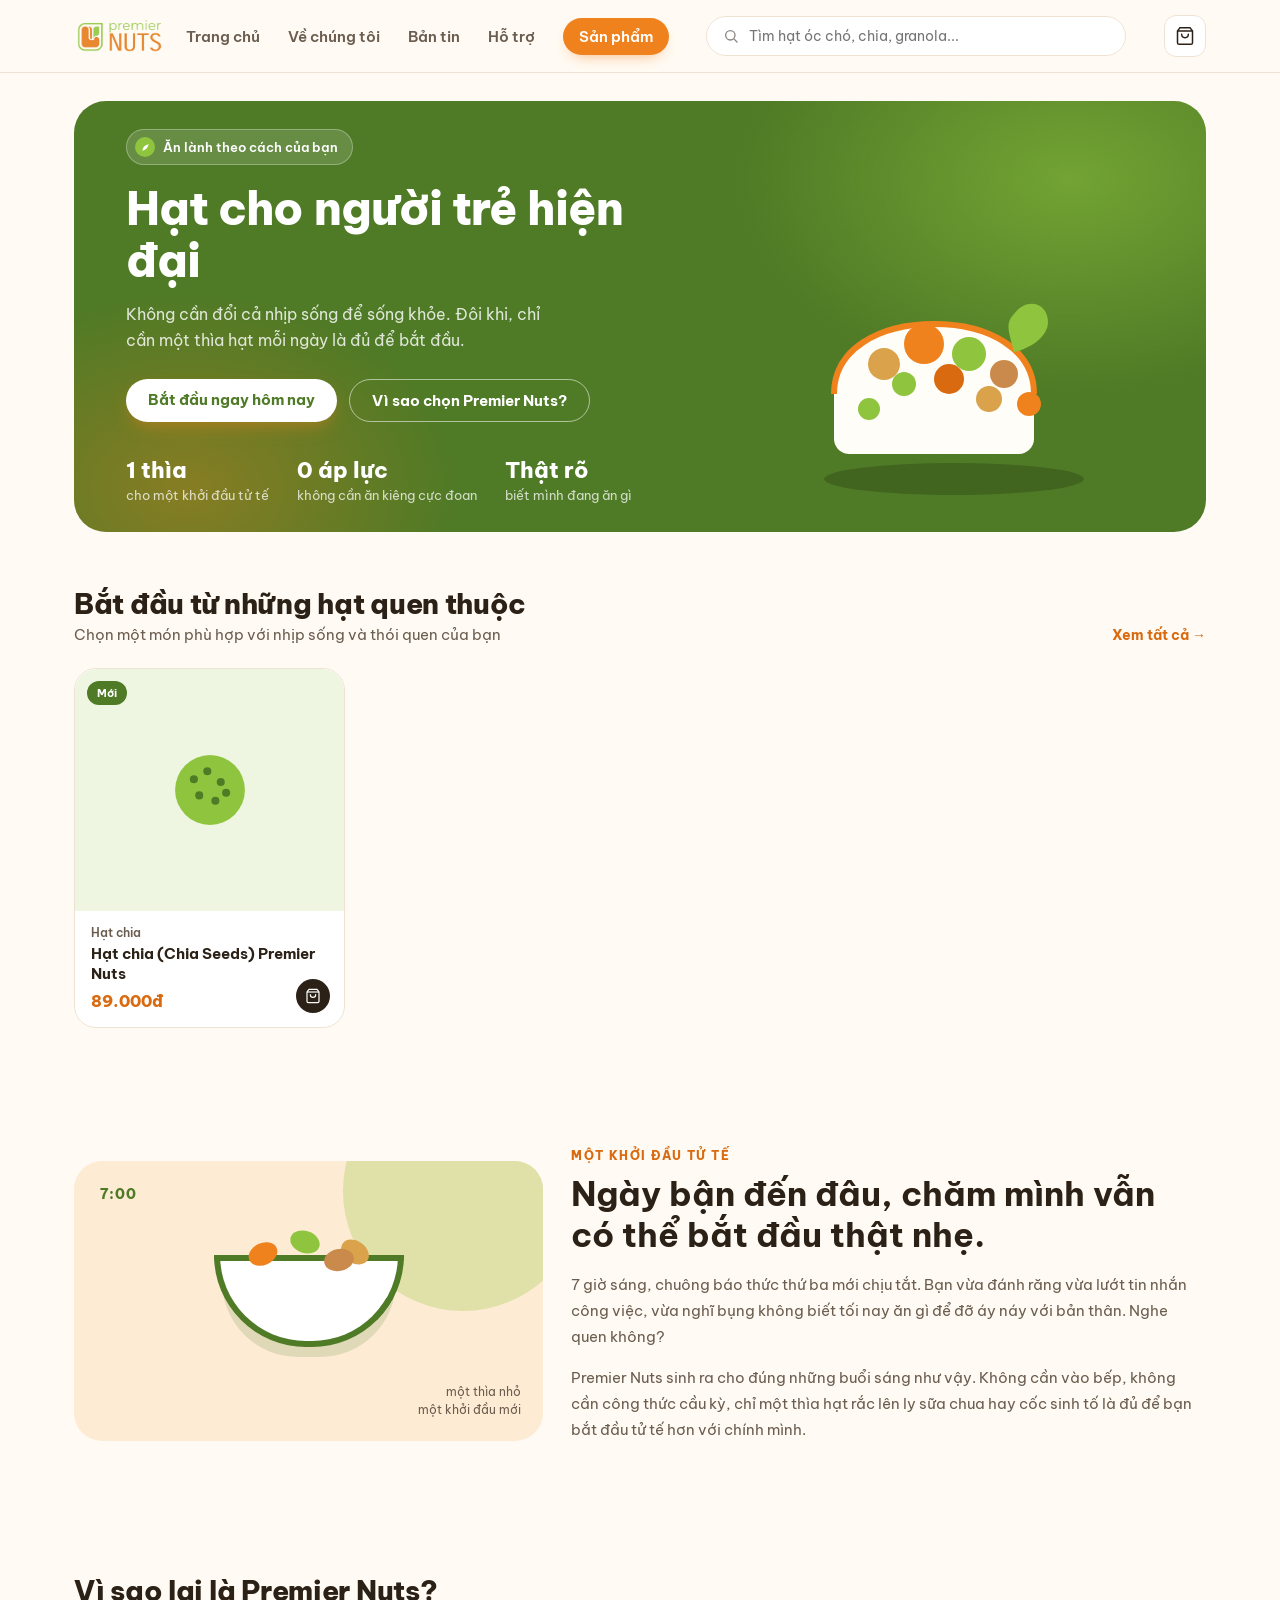
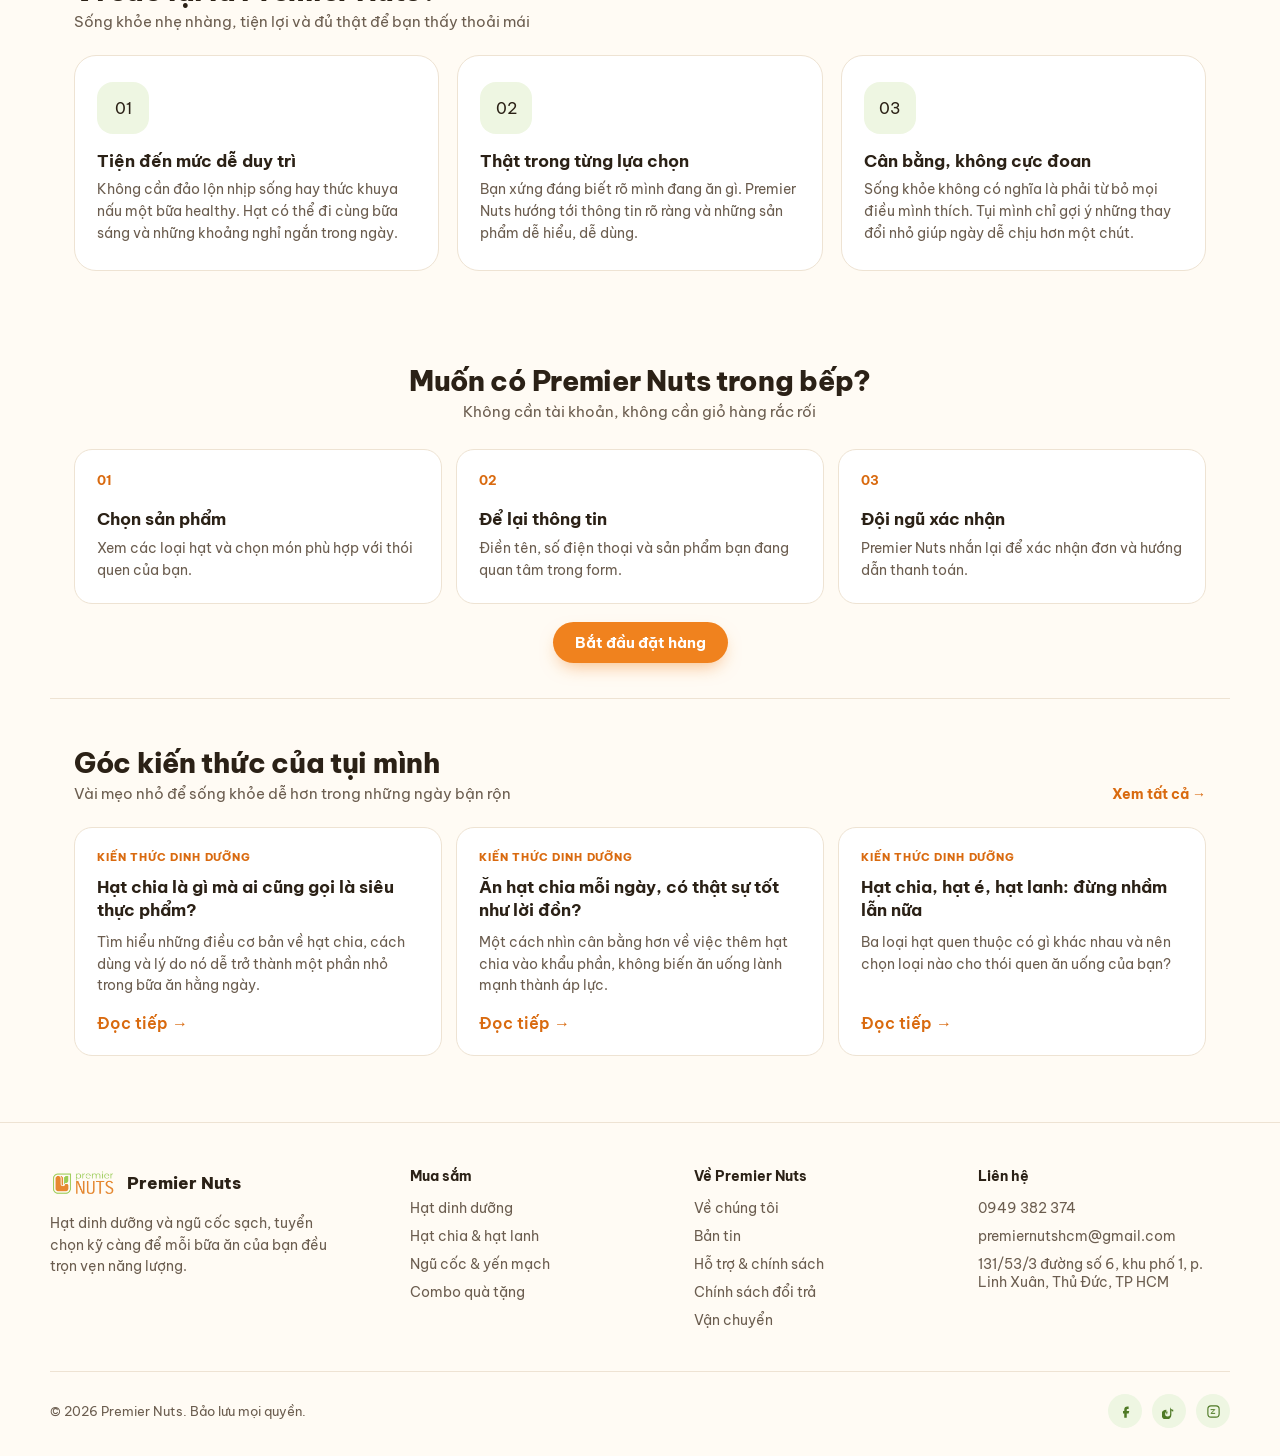
==== commit d115d089: "fix(ui): fill desktop product detail whitespace with trust badges and fix blurry PWA app icons" ====
--- a/index.html
+++ b/index.html
@@ -13,9 +13,11 @@
 <meta name="apple-mobile-web-app-status-bar-style" content="default">
 <meta name="apple-mobile-web-app-title" content="Premier Nuts">
 <meta name="theme-color" content="#FFFBF4">
-<link rel="apple-touch-icon" href="assets/images/premier-nuts-logo-2.png">
+<link rel="apple-touch-icon" href="assets/images/apple-touch-icon.png">
 
-<link rel="icon" href="assets/images/premier-nuts-logo-2.png" type="image/png">
+<link rel="icon" href="assets/images/app-icon-192.png" type="image/png">
+
+<link rel="manifest" href="manifest.json">
 </head>
 <body>
 
--- a/shared/styles.css
+++ b/shared/styles.css
@@ -631,17 +631,28 @@
   @media(min-width:840px){.bottom-nav{display:none;} body{padding-bottom:0;}}
 
   /* ---------- product detail ---------- */
-  .detail-page{padding:34px 24px 80px;overflow:hidden;}
-  .detail-shell{max-width:1180px;margin:0 auto;overflow:hidden;}
+  .detail-page{padding:34px 24px 80px;}
+  .detail-shell{max-width:1180px;margin:0 auto;}
   .detail-back{display:inline-flex;align-items:center;gap:8px;color:var(--ink-soft);font-size:14px;font-weight:700;margin:10px 0 22px;transition:color .18s ease,transform .18s ease;}
   .detail-back:hover{color:var(--orange-dark);transform:translateX(-3px);}
-  .detail-hero{display:grid;grid-template-columns:1fr;gap:34px;align-items:center;padding:20px 0 44px;position:relative;overflow:hidden;}
+  .detail-hero{display:grid;grid-template-columns:1fr;gap:34px;align-items:start;padding:20px 0 44px;position:relative;}
   .detail-hero::before{display:none;}
+  .detail-media-col{display:flex;flex-direction:column;gap:18px;width:100%;max-width:540px;margin:0 auto;}
   .detail-visual{
     width:100%; max-width:540px; aspect-ratio:1/1; min-height:320px; border-radius:26px;
     display:flex; align-items:center; justify-content:center; position:relative; overflow:hidden;
     isolation:isolate; background:var(--orange-light) !important; margin:0 auto;
   }
+  .detail-badges-card{display:grid;grid-template-columns:1fr 1fr;gap:10px;background:var(--paper);border:1px solid var(--line);border-radius:18px;padding:14px;box-shadow:0 4px 16px -8px rgba(43,33,22,.06);}
+  .detail-badge-item{display:flex;align-items:center;gap:10px;padding:9px 12px;background:var(--cream);border-radius:12px;border:1px solid var(--line);}
+  .detail-badge-item .badge-icon{font-size:18px;line-height:1;flex-shrink:0;}
+  .detail-badge-item strong{display:block;font-size:12.5px;font-weight:700;color:var(--ink);line-height:1.25;}
+  .detail-badge-item span{display:block;font-size:11px;color:var(--ink-soft);margin-top:2px;line-height:1.25;}
+  .detail-side-notice{display:flex;flex-direction:column;gap:10px;}
+  .side-notice-item{display:flex;align-items:flex-start;gap:10px;padding:12px 14px;border-radius:14px;font-size:12.5px;line-height:1.5;}
+  .side-notice-item svg{flex-shrink:0;margin-top:2px;}
+  .side-notice-item.notice-commitment{background:var(--green-mist);border:1px solid #D8EAC2;color:var(--green-dark);}
+  .side-notice-item.notice-note{background:#FFF9ED;border:1px solid #F5E3BE;color:#7A5310;}
   .detail-visual::after{display:none;}
   .detail-visual svg{position:relative;z-index:1;transform:scale(1.02);filter:drop-shadow(0 16px 12px rgba(43,33,22,.12));transition:transform .4s ease;}
   .detail-visual:hover svg{transform:scale(1.08) rotate(-4deg);}
@@ -656,9 +667,30 @@
   .detail-actions{display:flex;gap:10px;flex-wrap:wrap;}.detail-actions .cta-btn{display:inline-flex;align-items:center;justify-content:center;min-width:145px;}.detail-actions .ghost{color:var(--green-dark);}
   .detail-order-note{margin-top:16px;max-width:520px;padding:12px 14px;border-left:3px solid var(--green);background:var(--green-mist);color:var(--ink-soft);font-size:13px;line-height:1.6;}
   .detail-note{display:flex;gap:14px;flex-wrap:wrap;margin-top:22px;color:var(--green-dark);font-size:12px;font-weight:700;}.detail-note span{color:var(--orange-dark);}
-  .detail-specs{display:grid;grid-template-columns:1fr;gap:0;border-top:1px solid var(--line);margin-top:26px;}.detail-specs>div{display:grid;grid-template-columns:110px 1fr;gap:14px;padding:12px 0;border-bottom:1px solid var(--line);}.detail-specs dt{font-size:12px;font-weight:800;color:var(--ink-soft);}.detail-specs dd{font-size:13px;color:var(--ink);}
+  .detail-specs{display:grid;grid-template-columns:1fr;gap:0;border-top:1px solid var(--line);margin-top:26px;}.detail-specs>div{display:grid;grid-template-columns:130px 1fr;gap:14px;padding:12px 0;border-bottom:1px solid var(--line);}.detail-specs dt{font-size:12px;font-weight:800;color:var(--ink-soft);}.detail-specs dd{font-size:13px;color:var(--ink);}
+  .detail-extra-grid{display:grid;grid-template-columns:1fr 1fr;gap:24px;margin-top:36px;}
+  .detail-card{background:var(--paper);border:1px solid var(--line);border-radius:20px;padding:26px 24px;box-shadow:0 6px 20px -8px rgba(43,33,22,.06);}
+  .detail-card-head{display:flex;align-items:flex-start;justify-content:space-between;gap:12px;margin-bottom:18px;padding-bottom:14px;border-bottom:1px solid var(--line);}
+  .detail-card-head h3{font-size:19px;font-weight:700;color:var(--ink);margin:4px 0 2px;}
+  .nutrition-sub{font-size:12.5px;color:var(--ink-soft);}
+  .nutrition-badge{display:inline-flex;align-items:center;gap:5px;background:var(--green-mist);color:var(--green-dark);font-size:11px;font-weight:800;padding:6px 12px;border-radius:999px;letter-spacing:.04em;white-space:nowrap;}
+  .nutrition-grid{display:grid;grid-template-columns:repeat(auto-fit,minmax(120px,1fr));gap:12px;}
+  .nutrition-item{background:var(--cream);border:1px solid var(--line);border-radius:12px;padding:12px 14px;display:flex;flex-direction:column;gap:4px;}
+  .nutrition-name{font-size:12px;color:var(--ink-soft);}
+  .nutrition-val{font-size:18px;font-weight:700;color:var(--orange-dark);}
+  .usage-list{display:flex;flex-direction:column;gap:12px;}
+  .usage-item{display:flex;align-items:flex-start;gap:12px;padding:10px 14px;background:var(--cream);border-radius:12px;border:1px solid var(--line);}
+  .usage-badge{flex-shrink:0;background:var(--orange-light);color:var(--orange-dark);font-size:12px;font-weight:700;padding:4px 10px;border-radius:6px;}
+  .usage-desc{font-size:13.5px;line-height:1.55;color:var(--ink);}
+  .detail-notices{display:flex;flex-direction:column;gap:14px;margin-top:24px;}
+  .notice-box{display:flex;align-items:flex-start;gap:14px;padding:16px 20px;border-radius:16px;font-size:13.5px;line-height:1.6;}
+  .notice-box strong{display:inline;margin-right:6px;}
+  .notice-warning{background:#FFF9ED;border:1px solid #F5E3BE;color:#7A5310;}
+  .notice-warning .notice-icon{color:var(--orange);flex-shrink:0;margin-top:2px;}
+  .notice-commitment{background:var(--green-mist);border:1px solid #D8EAC2;color:var(--green-dark);}
+  .notice-commitment .notice-icon{color:var(--green-dark);flex-shrink:0;margin-top:2px;}
   .detail-benefits{display:grid;grid-template-columns:repeat(3,1fr);gap:16px;padding:54px 10px 28px;}.detail-benefits>div{border-top:2px solid var(--line);padding:18px 12px 0;}.detail-benefits b{font-size:12px;color:var(--orange-dark);letter-spacing:.1em;}.detail-benefits h2{font-size:18px;margin:10px 0 8px;}.detail-benefits p{font-size:13.5px;line-height:1.65;color:var(--ink-soft);}.detail-story{display:grid;grid-template-columns:1fr 1fr;gap:40px;background:var(--ink);color:#fff;border-radius:24px;padding:34px 40px;align-items:center;}.detail-story h2{font-size:clamp(23px,3vw,34px);line-height:1.15;margin-top:10px;max-width:480px;}.detail-story p{color:rgba(255,255,255,.72);line-height:1.7;font-size:14px;max-width:470px;}
-  @media(min-width:840px){.detail-hero{grid-template-columns:1.04fr .96fr;padding:26px 0 70px;min-height:560px;gap:72px;}.detail-visual{min-height:440px;}.detail-copy{padding:30px 36px 30px 0;}}
+  @media(min-width:840px){.detail-hero{grid-template-columns:1.04fr .96fr;padding:16px 0 70px;min-height:560px;gap:64px;align-items:start;}.detail-visual{min-height:440px;}.detail-copy{padding:0 36px 30px 0;}}
   @media(max-width:700px){
     .detail-page{padding-left:18px;padding-right:18px; padding-bottom:100px;}
     .detail-hero{gap:20px;padding-bottom:20px;}
@@ -669,6 +701,7 @@
     .detail-copy h1{font-size:clamp(32px,11vw,54px);margin:10px 0 12px;}
     .detail-lead{font-size:14px;line-height:1.7;margin:18px 0;}
     .detail-price strong{font-size:26px;}
+    .detail-extra-grid{grid-template-columns:1fr;gap:18px;margin-top:24px;}
     .detail-benefits,.detail-story{grid-template-columns:1fr;}
     .detail-benefits{padding-left:0;padding-right:0;}
     .detail-story{padding:28px 24px;gap:18px;}
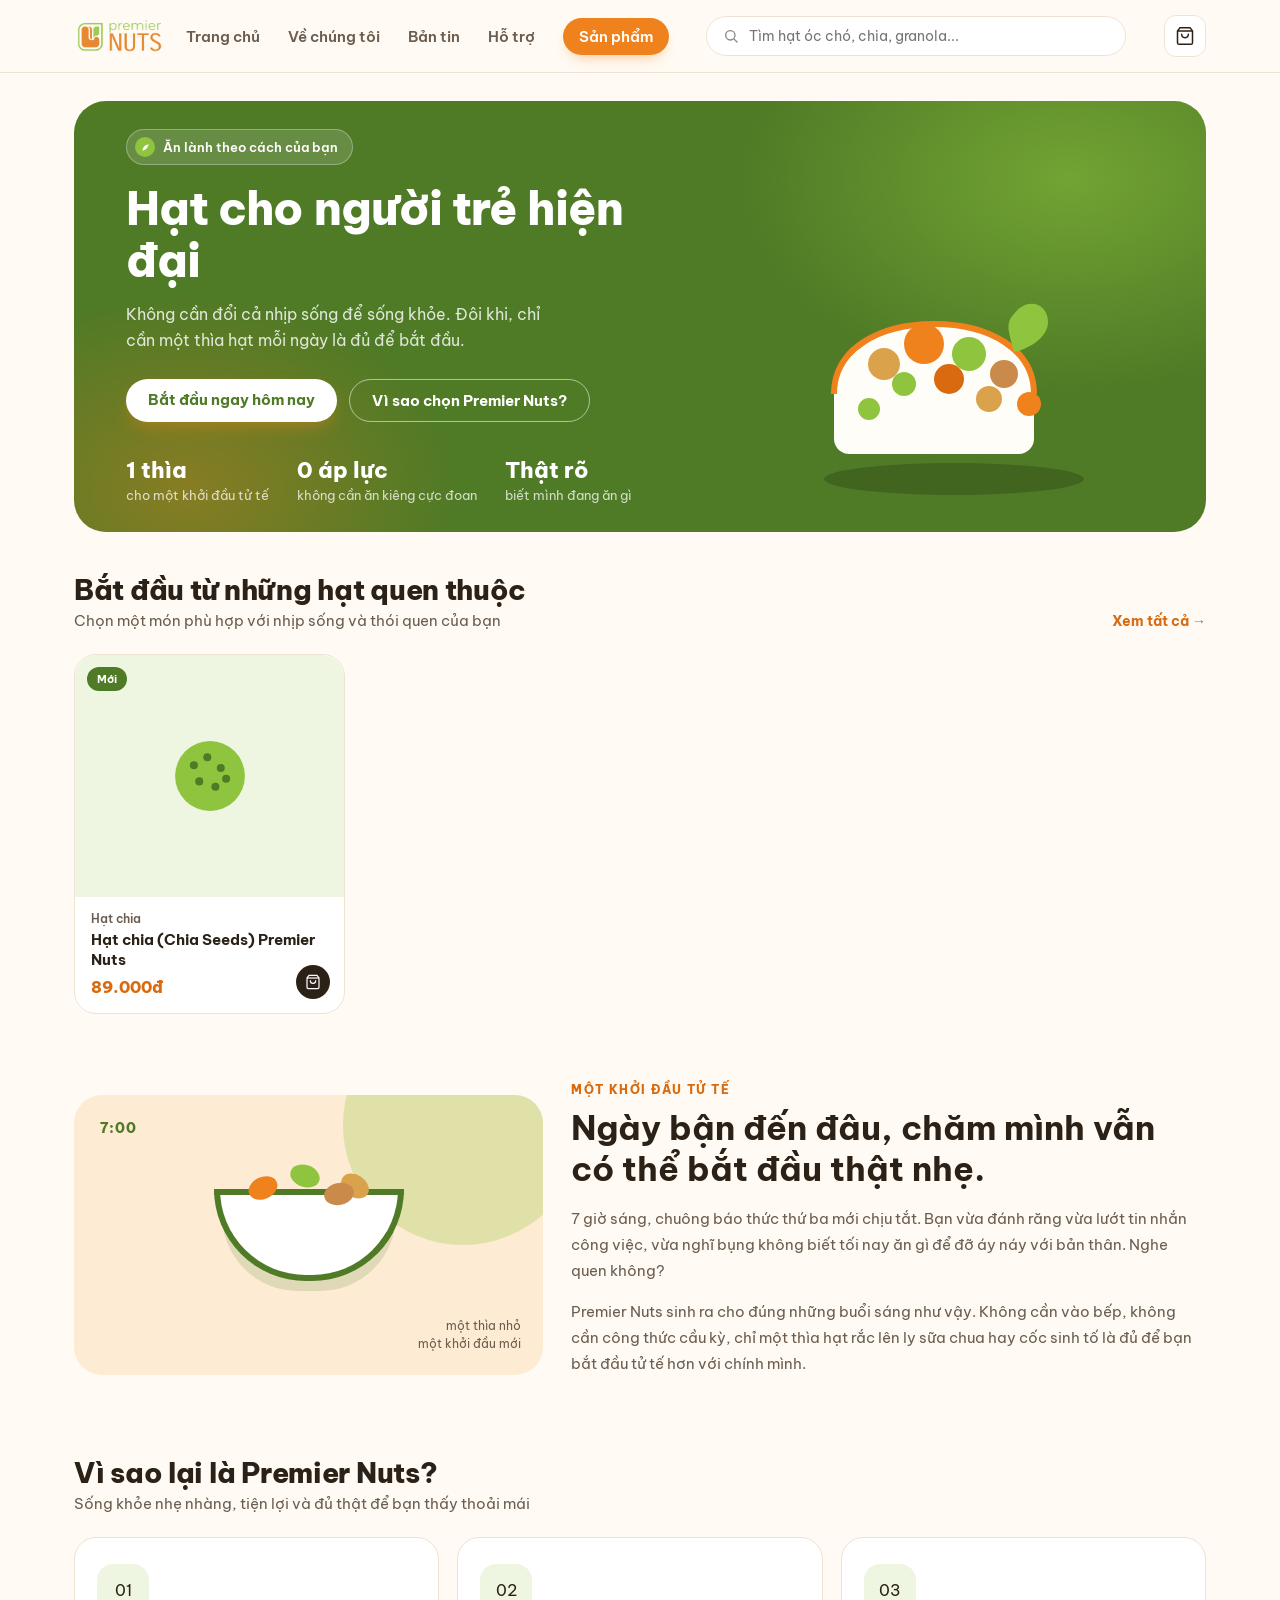
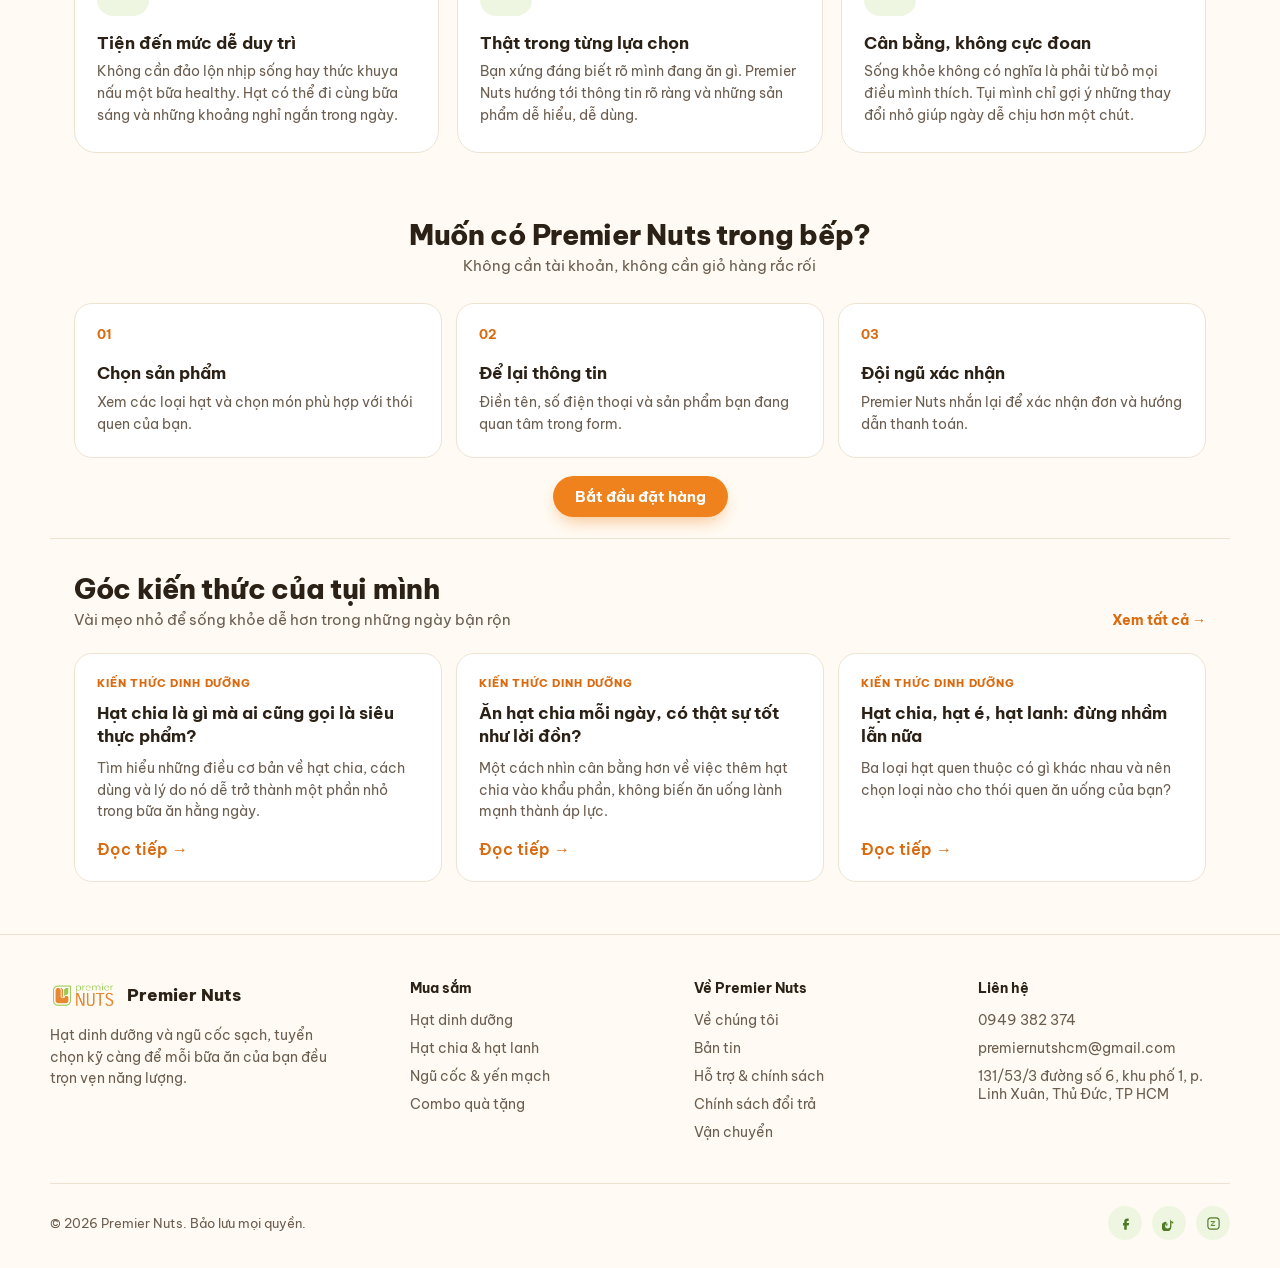
==== commit e33d29a2: "feat(ui): implement mobile compact e-commerce mini banner with quick categories" ====
--- a/index.html
+++ b/index.html
@@ -34,7 +34,8 @@
         <h1>Hạt cho người trẻ hiện đại</h1>
         <p>Không cần đổi cả nhịp sống để sống khỏe. Đôi khi, chỉ cần một thìa hạt mỗi ngày là đủ để bắt đầu.</p>
         <div class="hero-ctas">
-          <a href="pages/support.html" class="cta-btn light">Bắt đầu ngay hôm nay</a>
+          <a href="pages/support.html" class="cta-btn light hero-btn-desktop">Bắt đầu ngay hôm nay</a>
+          <a href="pages/products.html" class="cta-btn light hero-btn-mobile">Xem sản phẩm →</a>
           <a href="#vi-sao" class="cta-btn outline">Vì sao chọn Premier Nuts?</a>
         </div>
         <div class="hero-stats">
@@ -61,6 +62,30 @@
         </svg>
       </div>
     </div>
+
+    <!-- Mobile Quick Categories (E-Commerce Storefront) -->
+    <nav class="hero-quick-cats" aria-label="Danh mục sản phẩm">
+      <a href="pages/products.html" class="hqc-item">
+        <span class="hqc-icon" style="background:#FFF3E0;color:#F0821E">✨</span>
+        <span>Tất cả</span>
+      </a>
+      <a href="pages/products.html?q=Hạt+chia" class="hqc-item">
+        <span class="hqc-icon" style="background:#EBF5DF;color:#4F7A26">🌱</span>
+        <span>Hạt chia</span>
+      </a>
+      <a href="pages/products.html?q=dinh+duong" class="hqc-item">
+        <span class="hqc-icon" style="background:#FDEED9;color:#C98A4B">🌰</span>
+        <span>Dinh dưỡng</span>
+      </a>
+      <a href="pages/products.html?q=ngu+coc" class="hqc-item">
+        <span class="hqc-icon" style="background:#FFF9E6;color:#D9A24B">🥣</span>
+        <span>Ngũ cốc</span>
+      </a>
+      <a href="pages/products.html?q=combo" class="hqc-item">
+        <span class="hqc-icon" style="background:#F3E8FF;color:#7C3AED">🎁</span>
+        <span>Combo</span>
+      </a>
+    </nav>
   </section>
 
   <!-- ================= FEATURED ================= -->
--- a/shared/styles.css
+++ b/shared/styles.css
@@ -286,13 +286,90 @@
     animation:heroFloat 5s ease-in-out 1s infinite;
   }
   .hero-art svg{max-width:100%; height:auto;}
-  @media(min-width:900px){
+  @media(min-width:840px){
+    .hero-btn-mobile{display:none !important;}
+    .hero-quick-cats{display:none !important;}
     .hero-card{grid-template-columns:1.05fr 0.95fr; padding:28px 20px 28px 52px; min-height:420px;}
     .hero-art{height:100%; margin-top:0;}
   }
 
+  /* ---------- mobile hero: compact e-commerce mini banner + quick cats ---------- */
+  @media(max-width:839px){
+    .hero-btn-desktop{display:none !important;}
+    .hero-btn-mobile{display:inline-flex !important;}
+    .hero{padding:12px 16px 0;}
+    .hero-card{
+      display:flex; flex-direction:row; align-items:center; justify-content:space-between;
+      gap:12px; padding:14px 18px; min-height:112px; border-radius:20px;
+      position:relative; overflow:hidden; box-sizing:border-box;
+    }
+    .hero-text{
+      flex:1; min-width:0; z-index:2; display:flex; flex-direction:column;
+      align-items:flex-start; max-width:none;
+    }
+    .hero-badge{
+      font-size:10px; font-weight:700; padding:3px 8px 3px 6px; margin-bottom:5px;
+      gap:5px; border-radius:999px; background:rgba(255,255,255,0.18);
+      border:1px solid rgba(255,255,255,0.25); letter-spacing:.02em; color:#fff;
+    }
+    .hero-badge span.leaf{width:13px; height:13px;}
+    .hero-badge span.leaf svg{width:7px; height:7px;}
+    .hero-text h1{
+      font-size:17px; line-height:1.2; font-weight:800; letter-spacing:-0.02em;
+      margin:0 0 8px; color:#fff; max-width:100%;
+    }
+    .hero-text p{display:none;}
+    .hero-ctas{margin-bottom:0; gap:0;}
+    .hero-ctas .cta-btn.light{
+      font-size:11px; font-weight:700; padding:5px 12px; border-radius:999px;
+      background:#fff; color:var(--green-dark); box-shadow:0 2px 6px rgba(0,0,0,0.12);
+    }
+    .hero-ctas .cta-btn.outline{display:none;}
+    .hero-stats{display:none;}
+    .hero-art{
+      position:relative; z-index:2; width:86px; height:80px; margin:0;
+      display:flex; align-items:center; justify-content:center;
+      flex-shrink:0; animation:none;
+    }
+    .hero-art svg{
+      width:86px; height:80px; object-fit:contain; transform:scale(1.15);
+    }
+
+    /* Quick Category Strip */
+    .hero-quick-cats{
+      display:flex; justify-content:space-between; align-items:flex-start;
+      gap:8px; padding:14px 2px 4px; overflow-x:auto; scrollbar-width:none;
+      -webkit-overflow-scrolling:touch;
+    }
+    .hero-quick-cats::-webkit-scrollbar{display:none;}
+    .hqc-item{
+      display:flex; flex-direction:column; align-items:center; gap:6px;
+      text-decoration:none; color:var(--ink); flex:1; min-width:56px;
+      transition:transform .15s ease;
+    }
+    .hqc-item:active{transform:scale(0.94);}
+    .hqc-icon{
+      width:44px; height:44px; border-radius:14px; display:flex;
+      align-items:center; justify-content:center; font-size:20px;
+      background:var(--paper); border:1px solid var(--line);
+      box-shadow:0 2px 8px -2px rgba(43,33,22,.06);
+    }
+    .hqc-item span:last-child{
+      font-size:11px; font-weight:600; line-height:1.2;
+      text-align:center; color:var(--ink); white-space:nowrap;
+    }
+  }
+
+  @media(max-width:360px){
+    .hero-card{padding:10px 14px; gap:8px;}
+    .hero-text h1{font-size:15px;}
+    .hero-art{width:70px; height:70px;}
+    .hero-art svg{width:70px; height:70px;}
+    .hqc-icon{width:38px; height:38px; font-size:17px;}
+  }
+
   /* ---------- section heading ---------- */
-  .sec{padding:46px 24px; max-width:1180px; margin:0 auto;}
+  .sec{padding:32px 24px; max-width:1180px; margin:0 auto;}
   .sec-head{
     display:flex; align-items:flex-end; justify-content:space-between;
     gap:16px; margin-bottom:24px;
@@ -306,8 +383,8 @@
     .catalog-lead{max-width:100%;}
   }
 
-  .catalog-page{padding-top:24px; padding-bottom:90px;}
-  .catalog-wrap{max-width:1180px; margin:0 auto;}
+  .catalog-page{padding-top:0; padding-bottom:80px;}
+  .catalog-wrap{max-width:1180px; margin:0 auto; padding-top:28px;}
   .catalog-head{margin-bottom:26px;}
   .catalog-title{font-size:42px; line-height:1.12; margin:10px 0 12px; max-width:680px;}
   .catalog-lead{max-width:650px; color:var(--ink-soft); font-size:15px; line-height:1.7;}
@@ -443,7 +520,7 @@
 
   /* ---------- home story and process ---------- */
   .intro-story{display:grid; gap:28px; align-items:center;}
-  @media(min-width:840px){.intro-story{grid-template-columns:.85fr 1.15fr; padding-top:70px; padding-bottom:70px;}}
+  @media(min-width:840px){.intro-story{grid-template-columns:.85fr 1.15fr; padding-top:32px; padding-bottom:32px;}}
   .intro-story-art{min-height:280px; border-radius:28px; background:var(--orange-light); position:relative; overflow:hidden; display:flex; align-items:center; justify-content:center;}
   .intro-story-art::before{content:""; position:absolute; width:240px; height:240px; border-radius:50%; background:rgba(143,197,62,.28); top:-90px; right:-40px;}
   .story-clock{position:absolute; top:24px; left:26px; color:var(--green-dark); font-size:14px; font-weight:800; letter-spacing:.08em;}
@@ -611,15 +688,26 @@
 
   /* ---------- mobile bottom nav ---------- */
   .bottom-nav{
-    position:fixed; bottom:12px; left:50%; transform:translateX(-50%);
-    z-index:60; display:flex; justify-content:space-between; align-items:center;
-    width:94%; background:rgba(255,255,255,0.94); border:1px solid var(--line);
-    border-radius:18px; padding:7px 10px; box-shadow:0 12px 28px -22px rgba(43,33,22,.35);
-    backdrop-filter:blur(10px);
-    transition: transform 0.3s cubic-bezier(0.4, 0, 0.2, 1);
+    position:fixed;
+    bottom:calc(18px + env(safe-area-inset-bottom, 0px));
+    left:50%;
+    transform:translateX(-50%);
+    z-index:60;
+    display:flex;
+    justify-content:space-between;
+    align-items:center;
+    width:min(90%, 420px);
+    background:rgba(255,255,255,0.96);
+    border:1px solid var(--line);
+    border-radius:20px;
+    padding:8px 12px;
+    box-shadow:0 8px 24px -6px rgba(43,33,22,.18), 0 2px 6px -2px rgba(43,33,22,.08);
+    backdrop-filter:blur(12px);
+    -webkit-backdrop-filter:blur(12px);
+    transition:transform 0.3s cubic-bezier(0.4, 0, 0.2, 1);
   }
   .bottom-nav.nav-hidden {
-    transform: translate(-50%, calc(100% + 24px));
+    transform:translate(-50%, calc(100% + 32px));
   }
   .bn-item{
     display:flex; flex-direction:column; align-items:center; justify-content:center;
@@ -627,57 +715,89 @@
   }
   .bn-item svg{width:16px; height:16px;}
   .bn-item.active{color:var(--orange-dark);}
-  @media(max-width:839px){body{padding-bottom:70px;}}
+  @media(max-width:839px){body{padding-bottom:calc(88px + env(safe-area-inset-bottom, 0px));}}
   @media(min-width:840px){.bottom-nav{display:none;} body{padding-bottom:0;}}
 
   /* ---------- product detail ---------- */
-  .detail-page{padding:34px 24px 80px;}
+  .detail-page{padding:26px 24px 80px;}
   .detail-shell{max-width:1180px;margin:0 auto;}
-  .detail-back{display:inline-flex;align-items:center;gap:8px;color:var(--ink-soft);font-size:14px;font-weight:700;margin:10px 0 22px;transition:color .18s ease,transform .18s ease;}
+  .detail-back{display:inline-flex;align-items:center;gap:8px;color:var(--ink-soft);font-size:14px;font-weight:700;margin:0 0 18px;transition:color .18s ease,transform .18s ease;}
   .detail-back:hover{color:var(--orange-dark);transform:translateX(-3px);}
-  .detail-hero{display:grid;grid-template-columns:1fr;gap:34px;align-items:start;padding:20px 0 44px;position:relative;}
+  .detail-hero{display:flex;flex-direction:column;gap:24px;padding:20px 0 32px;position:relative;}
   .detail-hero::before{display:none;}
-  .detail-media-col{display:flex;flex-direction:column;gap:18px;width:100%;max-width:540px;margin:0 auto;}
   .detail-visual{
-    width:100%; max-width:540px; aspect-ratio:1/1; min-height:320px; border-radius:26px;
+    width:100%; max-width:380px; aspect-ratio:1/1; min-height:280px; border-radius:24px;
     display:flex; align-items:center; justify-content:center; position:relative; overflow:hidden;
-    isolation:isolate; background:var(--orange-light) !important; margin:0 auto;
-  }
-  .detail-badges-card{display:grid;grid-template-columns:1fr 1fr;gap:10px;background:var(--paper);border:1px solid var(--line);border-radius:18px;padding:14px;box-shadow:0 4px 16px -8px rgba(43,33,22,.06);}
-  .detail-badge-item{display:flex;align-items:center;gap:10px;padding:9px 12px;background:var(--cream);border-radius:12px;border:1px solid var(--line);}
-  .detail-badge-item .badge-icon{font-size:18px;line-height:1;flex-shrink:0;}
-  .detail-badge-item strong{display:block;font-size:12.5px;font-weight:700;color:var(--ink);line-height:1.25;}
-  .detail-badge-item span{display:block;font-size:11px;color:var(--ink-soft);margin-top:2px;line-height:1.25;}
-  .detail-side-notice{display:flex;flex-direction:column;gap:10px;}
-  .side-notice-item{display:flex;align-items:flex-start;gap:10px;padding:12px 14px;border-radius:14px;font-size:12.5px;line-height:1.5;}
-  .side-notice-item svg{flex-shrink:0;margin-top:2px;}
-  .side-notice-item.notice-commitment{background:var(--green-mist);border:1px solid #D8EAC2;color:var(--green-dark);}
-  .side-notice-item.notice-note{background:#FFF9ED;border:1px solid #F5E3BE;color:#7A5310;}
+    isolation:isolate; background:var(--orange-light); margin:0 auto;
+  }
   .detail-visual::after{display:none;}
-  .detail-visual svg{position:relative;z-index:1;transform:scale(1.02);filter:drop-shadow(0 16px 12px rgba(43,33,22,.12));transition:transform .4s ease;}
-  .detail-visual:hover svg{transform:scale(1.08) rotate(-4deg);}
-  .detail-tag{position:absolute;top:24px;left:24px;background:var(--orange);color:#fff;font-size:12px;font-weight:800;padding:8px 13px;border-radius:999px;z-index:2;}
+  .detail-visual svg{position:relative;z-index:1;transform:scale(1.02);filter:drop-shadow(0 14px 10px rgba(43,33,22,.1));transition:transform .4s ease;}
+  .detail-visual:hover svg{transform:scale(1.06) rotate(-3deg);}
+  .detail-tag{position:absolute;top:20px;left:20px;background:var(--orange);color:#fff;font-size:12px;font-weight:800;padding:7px 12px;border-radius:999px;z-index:2;}
   .detail-orbit{display:none;}
-  .detail-copy{position:relative;z-index:1;padding:18px 18px 18px 8px;max-width:600px;}
+  .detail-copy{position:relative;z-index:1;padding:0;max-width:100%;}
   .detail-kicker{font-size:12px;font-weight:800;letter-spacing:.12em;color:var(--orange-dark);text-transform:uppercase;}
-  .detail-copy h1{font-size:clamp(30px,5vw,54px);line-height:1.08;font-weight:800;letter-spacing:-.025em;margin:12px 0 16px;max-width:540px;}
+  .detail-copy h1{font-size:clamp(30px,5vw,50px);line-height:1.1;font-weight:800;letter-spacing:-.025em;margin:10px 0 14px;max-width:100%;}
   .detail-rating{font-size:14px;color:var(--orange-dark);font-weight:800;}.detail-rating span{color:var(--ink-soft);font-weight:500;margin-left:8px;}
-  .detail-lead{color:var(--ink-soft);font-size:15px;line-height:1.75;max-width:500px;margin:22px 0;}
-  .detail-price{display:flex;align-items:baseline;gap:10px;flex-wrap:wrap;margin-bottom:22px;color:var(--ink-soft);}.detail-price strong{font-size:29px;color:var(--orange-dark);}.detail-price del{font-size:14px;}.detail-price span{font-size:13px;}
+  .detail-lead{color:var(--ink-soft);font-size:15px;line-height:1.75;max-width:100%;margin:18px 0;}
+  .detail-price{display:flex;align-items:baseline;gap:10px;flex-wrap:wrap;margin-bottom:20px;color:var(--ink-soft);}.detail-price strong{font-size:29px;color:var(--orange-dark);}.detail-price del{font-size:14px;}.detail-price span{font-size:13px;}
   .detail-actions{display:flex;gap:10px;flex-wrap:wrap;}.detail-actions .cta-btn{display:inline-flex;align-items:center;justify-content:center;min-width:145px;}.detail-actions .ghost{color:var(--green-dark);}
-  .detail-order-note{margin-top:16px;max-width:520px;padding:12px 14px;border-left:3px solid var(--green);background:var(--green-mist);color:var(--ink-soft);font-size:13px;line-height:1.6;}
+  .detail-order-note{
+    display:flex;
+    align-items:center;
+    gap:12px;
+    padding:16px 20px;
+    border-left:4px solid var(--green);
+    background:var(--green-mist);
+    color:var(--green-dark);
+    font-size:15px;
+    font-weight:600;
+    line-height:1.6;
+    border-radius:12px;
+    margin:20px 0 8px;
+    width:100%;
+    box-sizing:border-box;
+  }
+  .detail-order-note svg{flex-shrink:0;color:var(--green);}
   .detail-note{display:flex;gap:14px;flex-wrap:wrap;margin-top:22px;color:var(--green-dark);font-size:12px;font-weight:700;}.detail-note span{color:var(--orange-dark);}
-  .detail-specs{display:grid;grid-template-columns:1fr;gap:0;border-top:1px solid var(--line);margin-top:26px;}.detail-specs>div{display:grid;grid-template-columns:130px 1fr;gap:14px;padding:12px 0;border-bottom:1px solid var(--line);}.detail-specs dt{font-size:12px;font-weight:800;color:var(--ink-soft);}.detail-specs dd{font-size:13px;color:var(--ink);}
-  .detail-extra-grid{display:grid;grid-template-columns:1fr 1fr;gap:24px;margin-top:36px;}
+  .detail-specs{display:grid;grid-template-columns:1fr;gap:0;border-top:1px solid var(--line);margin-top:16px;}
+  .detail-specs>div{display:grid;grid-template-columns:130px 1fr;gap:14px;padding:12px 0;border-bottom:1px solid var(--line);}
+  .detail-specs dt{font-size:12px;font-weight:800;color:var(--ink-soft);}
+  .detail-specs dd{font-size:13px;color:var(--ink);}
+
+  /* ---------- detail accordion (clean line layout, no white box) ---------- */
+  .detail-accordion-group{display:flex;flex-direction:column;width:100%;border-top:1px solid var(--line);margin-top:16px;}
+  .detail-accordion{background:transparent;border:none;border-bottom:1px solid var(--line);border-radius:0;box-shadow:none;}
+  .detail-accordion[open]{border-color:var(--line);box-shadow:none;}
+  .detail-accordion summary{list-style:none;cursor:pointer;padding:18px 4px;display:flex;align-items:center;justify-content:space-between;gap:14px;user-select:none;transition:opacity .18s ease;}
+  .detail-accordion summary::-webkit-details-marker{display:none;}
+  .detail-accordion summary:hover{background:transparent;opacity:.85;}
+  .accordion-text{display:flex;flex-direction:column;gap:2px;min-width:0;}
+  .accordion-kicker{font-size:11px;font-weight:800;letter-spacing:.09em;color:var(--orange-dark);text-transform:uppercase;}
+  .accordion-title{font-size:16px;font-weight:700;color:var(--ink);margin:0;line-height:1.3;}
+  .accordion-sub{font-size:12.5px;color:var(--ink-soft);white-space:nowrap;overflow:hidden;text-overflow:ellipsis;}
+  .accordion-chevron-box{width:32px;height:32px;border-radius:50%;background:rgba(43,33,22,.06);display:flex;align-items:center;justify-content:center;color:var(--ink-soft);flex-shrink:0;transition:transform .25s ease,background .2s ease,color .2s ease;}
+  .detail-accordion[open] .accordion-chevron-box{transform:rotate(180deg);background:var(--orange-light);color:var(--orange-dark);}
+  .accordion-content{padding:4px 0 24px;border-top:none;animation:accordionReveal .2s ease-out;}
+  @keyframes accordionReveal{from{opacity:0;transform:translateY(-6px);}to{opacity:1;transform:translateY(0);}}
+  .detail-accordion .detail-specs{margin-top:0;border-top:none;}
+  .detail-accordion .detail-specs>div:last-child{border-bottom:none;padding-bottom:2px;}
+  .nutrition-inner-head{display:flex;align-items:center;justify-content:space-between;gap:10px;flex-wrap:wrap;padding-bottom:12px;border-bottom:1px solid var(--line);margin-bottom:14px;}
+  .nutrition-serving-pill{font-size:12.5px;color:var(--ink-soft);}.nutrition-serving-pill strong{color:var(--ink);}
+
+  /* Mobile: stack nutrition vertically ("xếp đó thành hàng dọc đừng tiết kiệm") */
+  .nutrition-grid{display:flex;flex-direction:column;gap:10px;margin-top:4px;}
+  .nutrition-item{background:var(--cream);border:1px solid var(--line);border-radius:12px;padding:14px 18px;display:flex;flex-direction:row;align-items:center;justify-content:space-between;min-width:0;}
+  .nutrition-name{font-size:14px;font-weight:600;color:var(--ink);}
+  .nutrition-val{font-size:18px;font-weight:700;color:var(--orange-dark);line-height:1.2;}
+  .detail-accordion .detail-notices{margin-top:0;}
+
+  .detail-extra-grid{display:grid;grid-template-columns:1fr 1fr;gap:24px;margin-top:24px;}
   .detail-card{background:var(--paper);border:1px solid var(--line);border-radius:20px;padding:26px 24px;box-shadow:0 6px 20px -8px rgba(43,33,22,.06);}
   .detail-card-head{display:flex;align-items:flex-start;justify-content:space-between;gap:12px;margin-bottom:18px;padding-bottom:14px;border-bottom:1px solid var(--line);}
   .detail-card-head h3{font-size:19px;font-weight:700;color:var(--ink);margin:4px 0 2px;}
   .nutrition-sub{font-size:12.5px;color:var(--ink-soft);}
   .nutrition-badge{display:inline-flex;align-items:center;gap:5px;background:var(--green-mist);color:var(--green-dark);font-size:11px;font-weight:800;padding:6px 12px;border-radius:999px;letter-spacing:.04em;white-space:nowrap;}
-  .nutrition-grid{display:grid;grid-template-columns:repeat(auto-fit,minmax(120px,1fr));gap:12px;}
-  .nutrition-item{background:var(--cream);border:1px solid var(--line);border-radius:12px;padding:12px 14px;display:flex;flex-direction:column;gap:4px;}
-  .nutrition-name{font-size:12px;color:var(--ink-soft);}
-  .nutrition-val{font-size:18px;font-weight:700;color:var(--orange-dark);}
   .usage-list{display:flex;flex-direction:column;gap:12px;}
   .usage-item{display:flex;align-items:flex-start;gap:12px;padding:10px 14px;background:var(--cream);border-radius:12px;border:1px solid var(--line);}
   .usage-badge{flex-shrink:0;background:var(--orange-light);color:var(--orange-dark);font-size:12px;font-weight:700;padding:4px 10px;border-radius:6px;}
@@ -690,7 +810,93 @@
   .notice-commitment{background:var(--green-mist);border:1px solid #D8EAC2;color:var(--green-dark);}
   .notice-commitment .notice-icon{color:var(--green-dark);flex-shrink:0;margin-top:2px;}
   .detail-benefits{display:grid;grid-template-columns:repeat(3,1fr);gap:16px;padding:54px 10px 28px;}.detail-benefits>div{border-top:2px solid var(--line);padding:18px 12px 0;}.detail-benefits b{font-size:12px;color:var(--orange-dark);letter-spacing:.1em;}.detail-benefits h2{font-size:18px;margin:10px 0 8px;}.detail-benefits p{font-size:13.5px;line-height:1.65;color:var(--ink-soft);}.detail-story{display:grid;grid-template-columns:1fr 1fr;gap:40px;background:var(--ink);color:#fff;border-radius:24px;padding:34px 40px;align-items:center;}.detail-story h2{font-size:clamp(23px,3vw,34px);line-height:1.15;margin-top:10px;max-width:480px;}.detail-story p{color:rgba(255,255,255,.72);line-height:1.7;font-size:14px;max-width:470px;}
-  @media(min-width:840px){.detail-hero{grid-template-columns:1.04fr .96fr;padding:16px 0 70px;min-height:560px;gap:64px;align-items:start;}.detail-visual{min-height:440px;}.detail-copy{padding:0 36px 30px 0;}}
+  @media(min-width:840px){
+    .detail-hero{
+      display:grid;
+      grid-template-columns:380px 1fr;
+      column-gap:52px;
+      row-gap:32px;
+      align-items:center;
+      padding:16px 0 40px;
+    }
+    .detail-visual{
+      max-width:380px;
+      min-height:380px;
+      margin:0;
+    }
+    .detail-copy{
+      padding:0;
+    }
+    .detail-order-note{
+      grid-column:1 / -1;
+      font-size:15.5px;
+      padding:16px 24px;
+      margin:24px 0 8px;
+    }
+    .detail-accordion-group{
+      grid-column:1 / -1;
+      margin-top:16px;
+    }
+    .detail-accordion summary{
+      padding:20px 0;
+    }
+    .accordion-title{
+      font-size:17px;
+    }
+    .accordion-sub{
+      font-size:13px;
+    }
+    .accordion-chevron-box{
+      width:34px;
+      height:34px;
+    }
+    .accordion-content{
+      padding:6px 0 28px;
+    }
+    .detail-specs{
+      grid-column:1 / -1;
+      display:grid;
+      grid-template-columns:1fr;
+      border-top:none;
+      margin-top:0;
+      padding-top:0;
+    }
+    .detail-specs>div{
+      grid-template-columns:200px 1fr;
+      gap:24px;
+      padding:14px 0;
+      align-items:baseline;
+    }
+    .detail-specs dt{
+      font-size:13.5px;
+      font-weight:700;
+      color:var(--ink-soft);
+    }
+    .detail-specs dd{
+      font-size:14px;
+      line-height:1.65;
+      color:var(--ink);
+    }
+    .nutrition-grid{
+      display:grid;
+      grid-template-columns:repeat(5,1fr);
+      gap:14px;
+      margin-top:10px;
+    }
+    .nutrition-item{
+      flex-direction:column;
+      text-align:center;
+      padding:16px 12px;
+      gap:6px;
+    }
+    .nutrition-name{
+      font-size:12.5px;
+      color:var(--ink-soft);
+    }
+    .nutrition-val{
+      font-size:18px;
+    }
+  }
   @media(max-width:700px){
     .detail-page{padding-left:18px;padding-right:18px; padding-bottom:100px;}
     .detail-hero{gap:20px;padding-bottom:20px;}
@@ -707,18 +913,8 @@
     .detail-story{padding:28px 24px;gap:18px;}
   }
   @media(max-width:639px){
-    .hero{padding:18px 14px 8px;}
-    .hero-card{padding:26px 18px 0; border-radius:22px;}
-    .hero-badge{font-size:11px; padding:6px 10px 6px 7px; margin-bottom:14px;}
-    .hero-text h1{font-size:clamp(27px,8vw,38px); margin-bottom:12px;}
-    .hero-text p{font-size:14px; line-height:1.5; margin-bottom:18px;}
-    .hero-ctas{gap:8px; margin-bottom:24px;}
-    .hero-ctas .cta-btn{font-size:12px; padding:9px 14px;}
-    .hero-stats{gap:14px;}
-    .hero-stats div b{font-size:18px;}
-    .hero-stats div span{font-size:10px; line-height:1.25;}
-    .hero-art{height:150px; margin-top:8px;}
-    .hero-art svg{width:100%; height:100%; object-fit:contain;}
+    .sec{padding:26px 18px;}
+    .catalog-wrap{padding-top:22px;}
     .review-scroll{min-width:0; max-width:100%;}
     .r-card{flex-basis:calc(100vw - 48px);}
   }
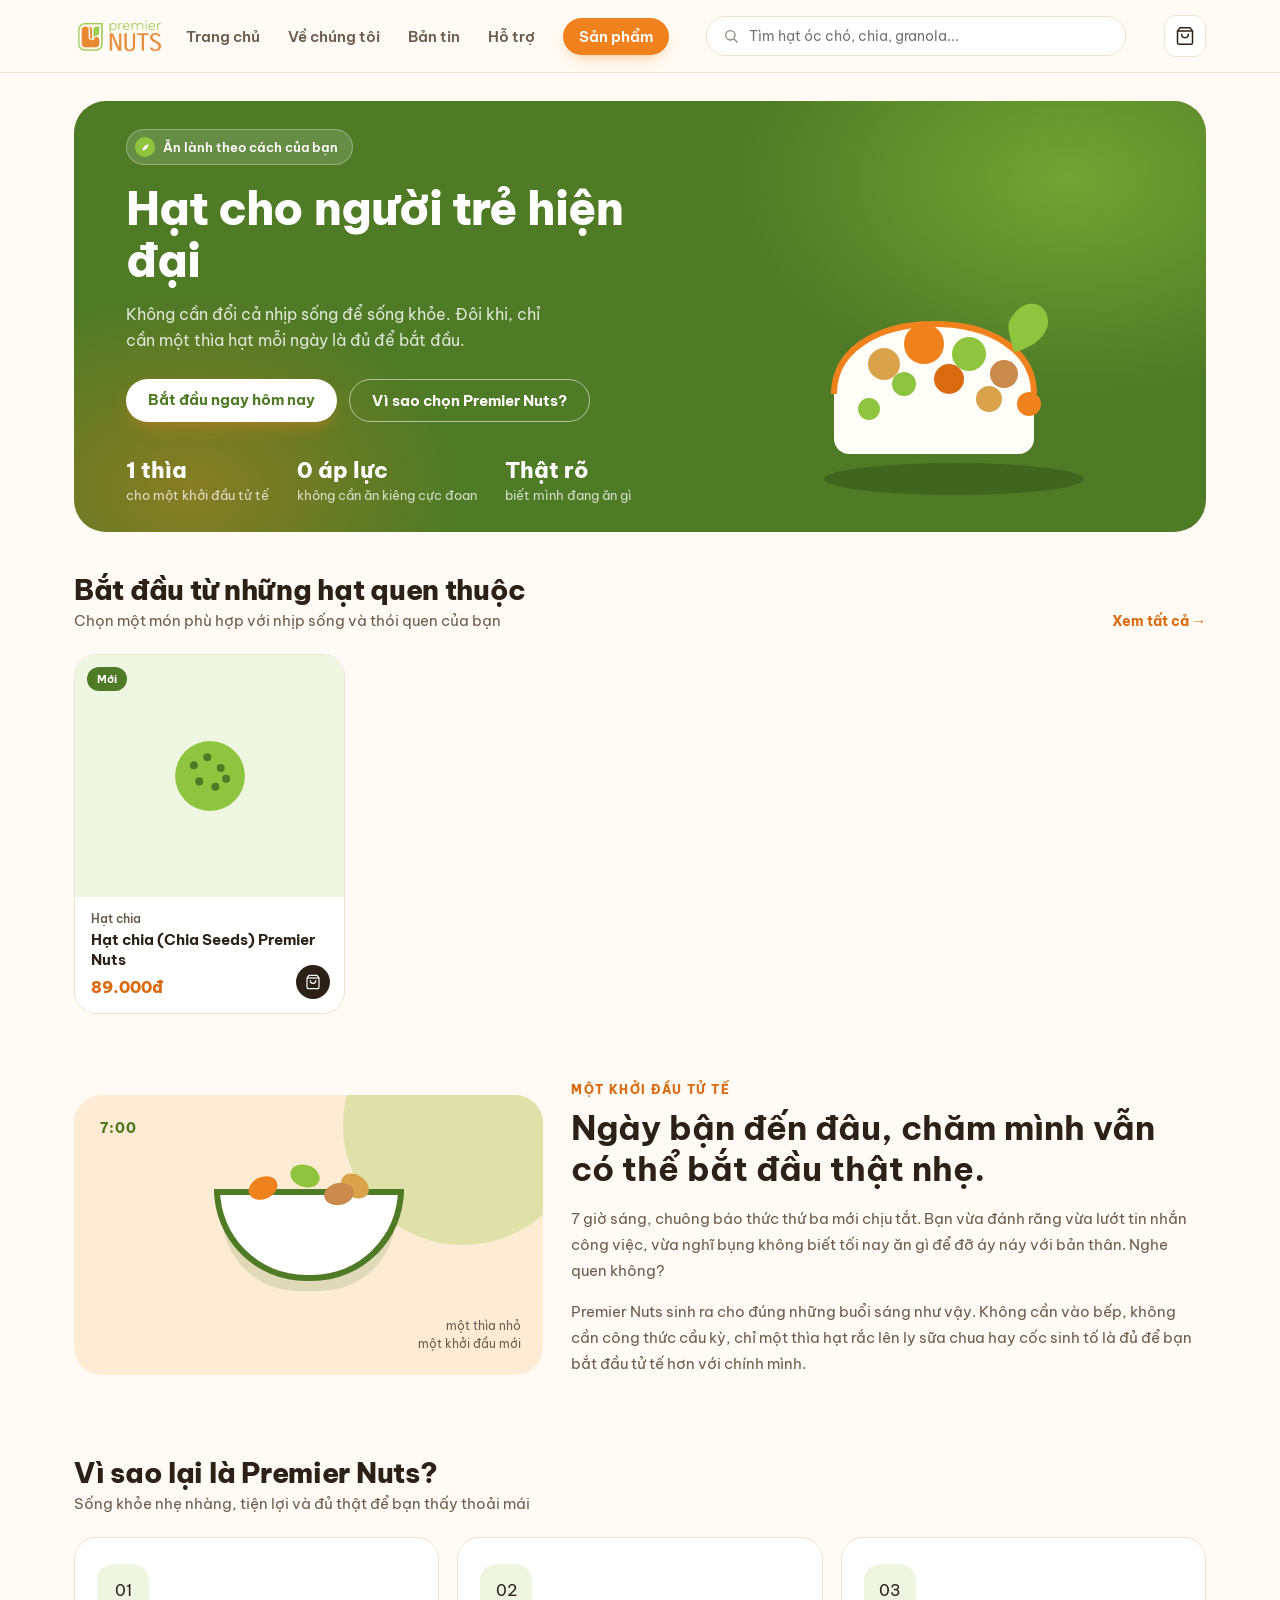
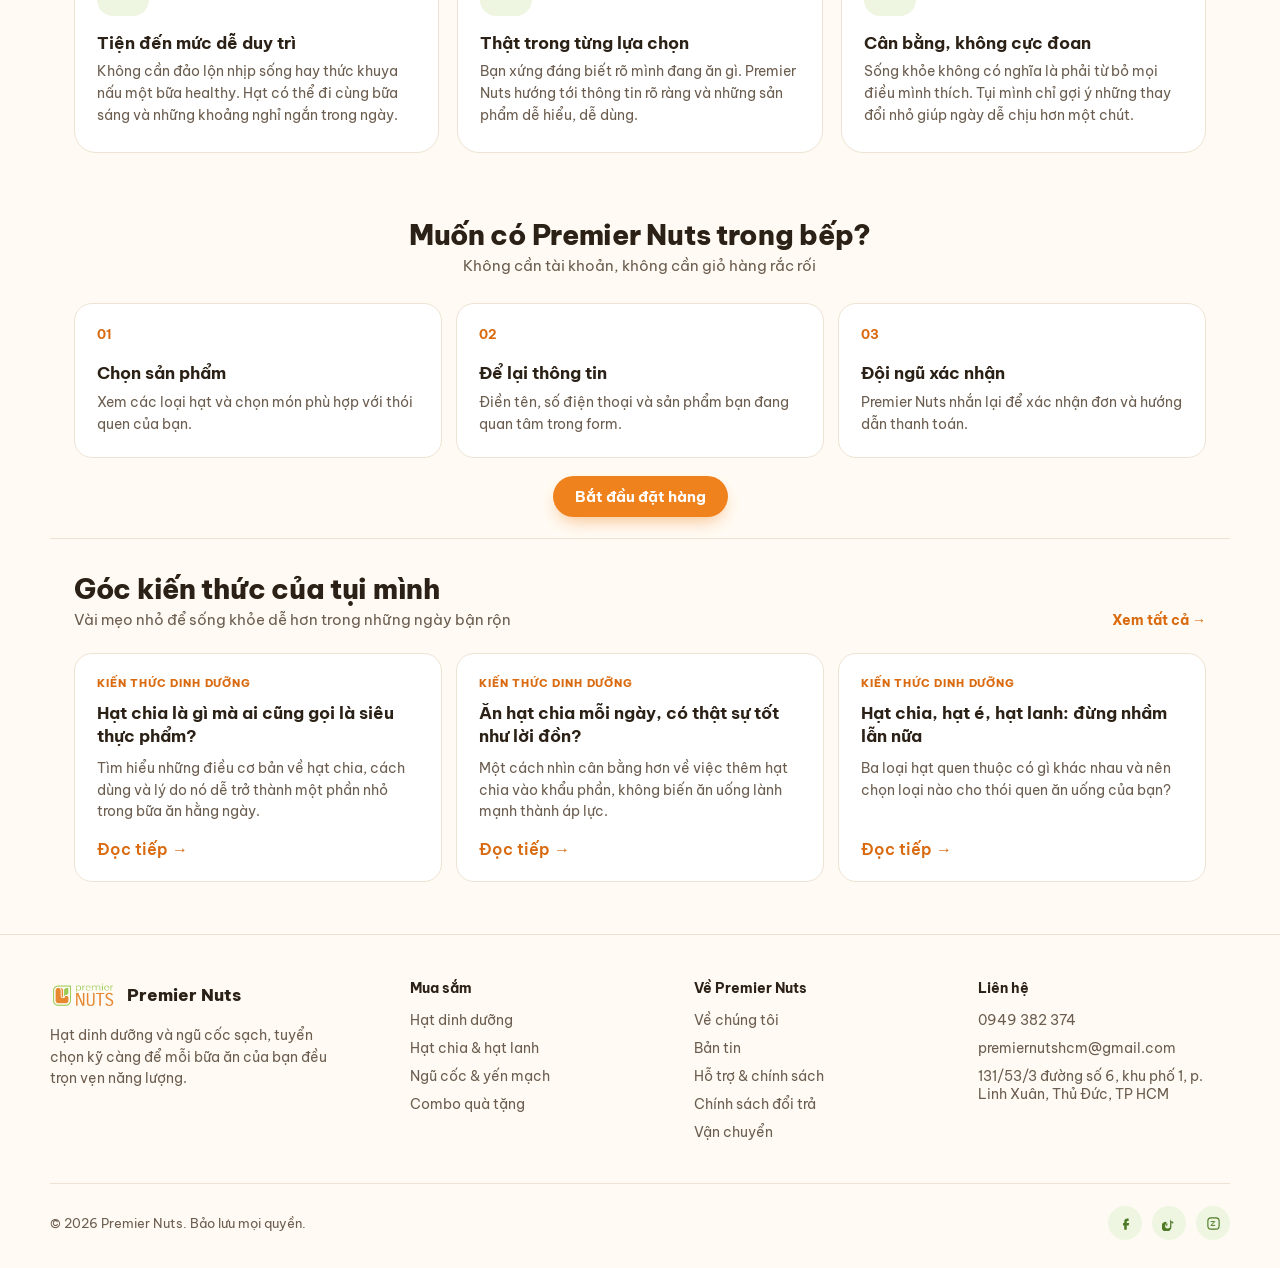
==== commit 991210f4: "feat(ui): enlarge loader logo, progress bar and percentage counter for better prominence" ====
--- a/index.html
+++ b/index.html
@@ -15,11 +15,25 @@
 <meta name="theme-color" content="#FFFBF4">
 <link rel="apple-touch-icon" href="assets/images/apple-touch-icon.png">
 
+<link rel="preload" as="image" href="assets/images/premier-nuts-logo-2.png" fetchpriority="high">
 <link rel="icon" href="assets/images/app-icon-192.png" type="image/png">
 
 <link rel="manifest" href="manifest.json">
 </head>
 <body>
+<!-- Full-Page App Loading Screen -->
+<div id="page-loader" aria-hidden="true">
+  <div class="loader-box">
+    <div class="loader-logo-wrap">
+      <img src="assets/images/premier-nuts-logo-2.png" alt="Premier Nuts" class="loader-logo" width="150" height="72">
+    </div>
+    <div class="loader-bar-track">
+      <div class="loader-bar-fill" id="loader-bar-fill"></div>
+    </div>
+    <div class="loader-pct" id="loader-pct">0%</div>
+    <p class="loader-text">Hạt sạch • Năng lượng lành</p>
+  </div>
+</div>
 
 <div id="site-header"></div>
 
@@ -64,26 +78,26 @@
     </div>
 
     <!-- Mobile Quick Categories (E-Commerce Storefront) -->
-    <nav class="hero-quick-cats" aria-label="Danh mục sản phẩm">
+    <nav class="hero-quick-cats" aria-label="Lối tắt trang và dịch vụ">
+      <a href="index.html" class="hqc-item">
+        <span class="hqc-icon" style="background:#FFF3E0;color:#F0821E">🏠</span>
+        <span>Trang chủ</span>
+      </a>
+      <a href="pages/about-us.html" class="hqc-item">
+        <span class="hqc-icon" style="background:#FDEED9;color:#C98A4B">🍃</span>
+        <span>Về chúng tôi</span>
+      </a>
       <a href="pages/products.html" class="hqc-item">
-        <span class="hqc-icon" style="background:#FFF3E0;color:#F0821E">✨</span>
-        <span>Tất cả</span>
-      </a>
-      <a href="pages/products.html?q=Hạt+chia" class="hqc-item">
-        <span class="hqc-icon" style="background:#EBF5DF;color:#4F7A26">🌱</span>
-        <span>Hạt chia</span>
-      </a>
-      <a href="pages/products.html?q=dinh+duong" class="hqc-item">
-        <span class="hqc-icon" style="background:#FDEED9;color:#C98A4B">🌰</span>
-        <span>Dinh dưỡng</span>
-      </a>
-      <a href="pages/products.html?q=ngu+coc" class="hqc-item">
-        <span class="hqc-icon" style="background:#FFF9E6;color:#D9A24B">🥣</span>
-        <span>Ngũ cốc</span>
-      </a>
-      <a href="pages/products.html?q=combo" class="hqc-item">
-        <span class="hqc-icon" style="background:#F3E8FF;color:#7C3AED">🎁</span>
-        <span>Combo</span>
+        <span class="hqc-icon" style="background:#EBF5DF;color:#4F7A26">🛍️</span>
+        <span>Sản phẩm</span>
+      </a>
+      <a href="pages/news.html" class="hqc-item">
+        <span class="hqc-icon" style="background:#FFF9E6;color:#D9A24B">📖</span>
+        <span>Bản tin</span>
+      </a>
+      <a href="pages/support.html" class="hqc-item">
+        <span class="hqc-icon" style="background:#F3E8FF;color:#7C3AED">💬</span>
+        <span>Hỗ trợ</span>
       </a>
     </nav>
   </section>
--- a/shared/styles.css
+++ b/shared/styles.css
@@ -1,3 +1,98 @@
+
+  /* ================= FULL-PAGE SPLASH LOADER ================= */
+  #page-loader {
+    position: fixed;
+    inset: 0;
+    z-index: 100000;
+    background: var(--cream, #FFFBF4);
+    display: flex;
+    align-items: center;
+    justify-content: center;
+    flex-direction: column;
+    transition: opacity 0.4s cubic-bezier(0.4, 0, 0.2, 1), transform 0.4s cubic-bezier(0.4, 0, 0.2, 1), visibility 0.4s;
+    visibility: visible;
+    opacity: 1;
+    pointer-events: auto;
+  }
+
+  #page-loader.loader-hidden {
+    opacity: 0;
+    transform: scale(1.03);
+    visibility: hidden;
+    pointer-events: none;
+  }
+
+  .loader-box {
+    display: flex;
+    flex-direction: column;
+    align-items: center;
+    text-align: center;
+    padding: 24px;
+    max-width: 320px;
+    animation: heroEnter .5s cubic-bezier(.2,.75,.25,1) both;
+  }
+
+  .loader-logo-wrap {
+    position: relative;
+    margin-bottom: 22px;
+  }
+
+  .loader-logo {
+    height: 72px;
+    width: auto;
+    aspect-ratio: 487 / 234;
+    object-fit: contain;
+    animation: loaderPulse 1.6s ease-in-out infinite;
+  }
+  @media (min-width: 840px) {
+    .loader-logo {
+      height: 84px;
+    }
+  }
+
+  @keyframes loaderPulse {
+    0%, 100% { transform: scale(1); filter: drop-shadow(0 4px 10px rgba(43,33,22,0.06)); }
+    50% { transform: scale(1.05); filter: drop-shadow(0 8px 18px rgba(240,130,30,0.22)); }
+  }
+
+  .loader-bar-track {
+    width: 190px;
+    height: 7px;
+    background: rgba(43, 33, 22, 0.08);
+    border-radius: 999px;
+    overflow: hidden;
+    margin-bottom: 12px;
+    box-shadow: inset 0 1px 2px rgba(0,0,0,0.06);
+  }
+
+  .loader-bar-fill {
+    height: 100%;
+    width: 0%;
+    background: linear-gradient(90deg, var(--orange, #F0821E), var(--green, #8FC53E));
+    border-radius: 999px;
+    box-shadow: 0 0 8px rgba(240, 130, 30, 0.4);
+    transition: width 0.08s linear;
+  }
+
+  .loader-pct {
+    font-size: 23px;
+    font-weight: 800;
+    color: var(--orange-dark, #D96A0F);
+    letter-spacing: -0.02em;
+    line-height: 1;
+    font-feature-settings: "tnum";
+    font-variant-numeric: tabular-nums;
+    margin-bottom: 6px;
+  }
+
+  .loader-text {
+    font-size: 13.5px;
+    font-weight: 600;
+    color: var(--ink-soft, #7A6B5B);
+    letter-spacing: 0.04em;
+    margin: 0;
+  }
+
   :root{
     --cream:#FFFBF4;
     --paper:#FFFFFF;
@@ -45,7 +140,7 @@
     position:relative;
   }
   .brand{display:flex; align-items:center; gap:10px; flex-shrink:0;}
-  .brand img{height:44px; width:auto;}
+  .brand img{height:44px; width:auto; aspect-ratio:487/234; object-fit:contain;}
   .brand-name{font-weight:800; font-size:19px; letter-spacing:-0.02em; color:var(--ink); display:none;}
   nav.main-nav{display:none; align-items:center; gap:28px; font-weight:600; font-size:15px; color:var(--ink-soft);}
   nav.main-nav a{transition:color .2s ease, transform .2s ease;}
@@ -233,6 +328,37 @@
   .cat-chip.active{background:var(--ink); color:#fff; border-color:var(--ink);}
   .cat-chip .swatch{width:24px; height:24px; border-radius:50%; flex-shrink:0;}
 
+  
+  /* ---------- app top progress bar ---------- */
+  #app-progress-bar{
+    position:fixed; top:0; left:0; height:3px; width:0;
+    background:linear-gradient(90deg, var(--orange), #8FC53E);
+    z-index:9999; pointer-events:none;
+    box-shadow:0 0 10px rgba(240,130,30,0.5);
+    transition:width 0.28s cubic-bezier(0.4, 0, 0.2, 1), opacity 0.25s ease;
+  }
+
+  /* ---------- skeleton shimmer loading ---------- */
+  .skeleton-box{
+    background:linear-gradient(90deg, #ede6db 25%, #f7f2ea 50%, #ede6db 75%);
+    background-size:200% 100%;
+    animation:skeletonShimmer 1.4s infinite linear;
+    border-radius:10px;
+  }
+  @keyframes skeletonShimmer{
+    0%{background-position:200% 0;}
+    100%{background-position:-200% 0;}
+  }
+  .p-card--skeleton{pointer-events:none; opacity:0.9;}
+  .p-card--skeleton .p-media.skeleton-box{
+    aspect-ratio:1/1; border-radius:16px;
+  }
+
+  .hqc-item:active .hqc-icon{
+    border-color:var(--orange);
+    transform:scale(0.92);
+  }
+
   /* ---------- hero ---------- */
   .hero{padding:28px 24px 8px; max-width:1180px; margin:0 auto;}
   .hero-card{
@@ -315,9 +441,14 @@
     .hero-badge span.leaf{width:13px; height:13px;}
     .hero-badge span.leaf svg{width:7px; height:7px;}
     .hero-text h1{
-      font-size:17px; line-height:1.2; font-weight:800; letter-spacing:-0.02em;
-      margin:0 0 8px; color:#fff; max-width:100%;
-    }
+      font-size:14.5px; line-height:1.25; font-weight:800; letter-spacing:-0.02em;
+      margin:0 0 7px; color:#fff; max-width:100%;
+    }
+    .sec-head{margin-bottom:14px;}
+    .sec-head h2{
+      font-size:20px; line-height:1.28; letter-spacing:-0.015em; margin-bottom:5px;
+    }
+    .sec-head p{font-size:13px; line-height:1.5;}
     .hero-text p{display:none;}
     .hero-ctas{margin-bottom:0; gap:0;}
     .hero-ctas .cta-btn.light{
@@ -355,7 +486,7 @@
       box-shadow:0 2px 8px -2px rgba(43,33,22,.06);
     }
     .hqc-item span:last-child{
-      font-size:11px; font-weight:600; line-height:1.2;
+      font-size:10.5px; font-weight:600; line-height:1.2;
       text-align:center; color:var(--ink); white-space:nowrap;
     }
   }
